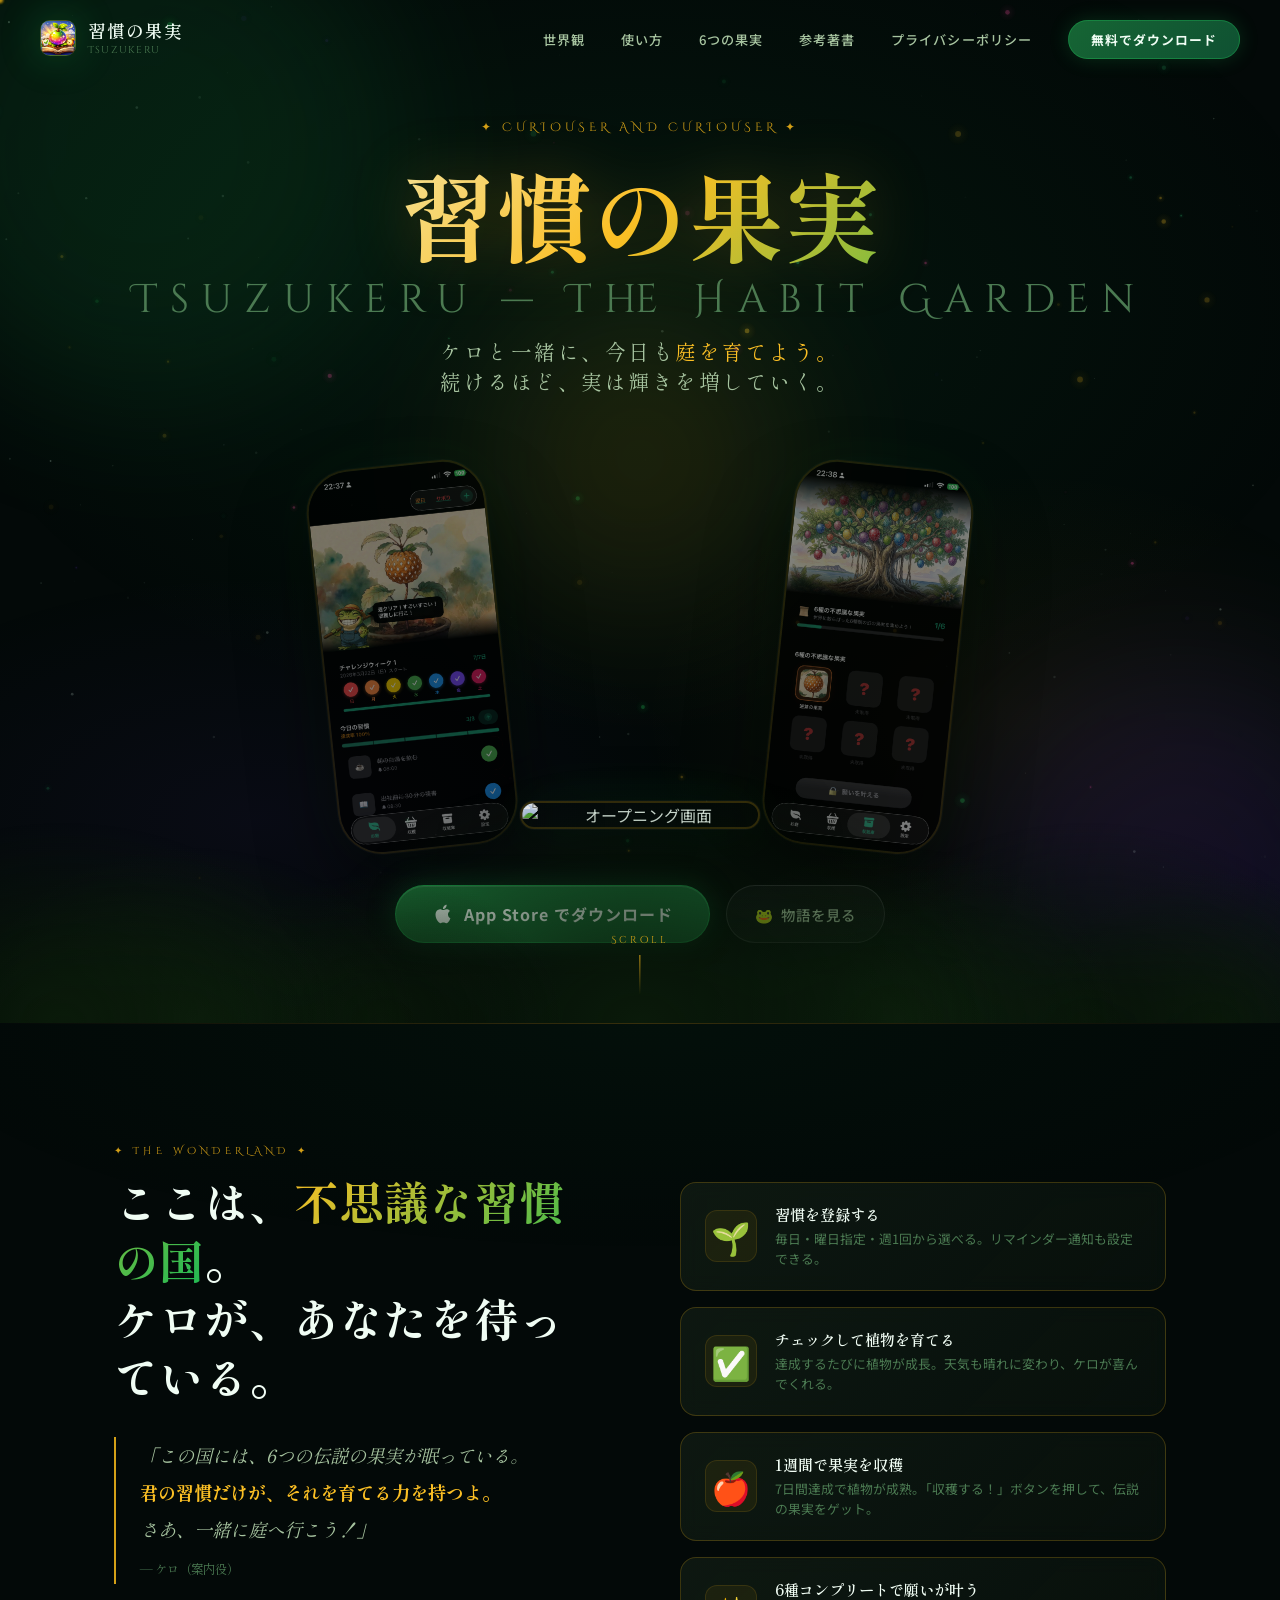
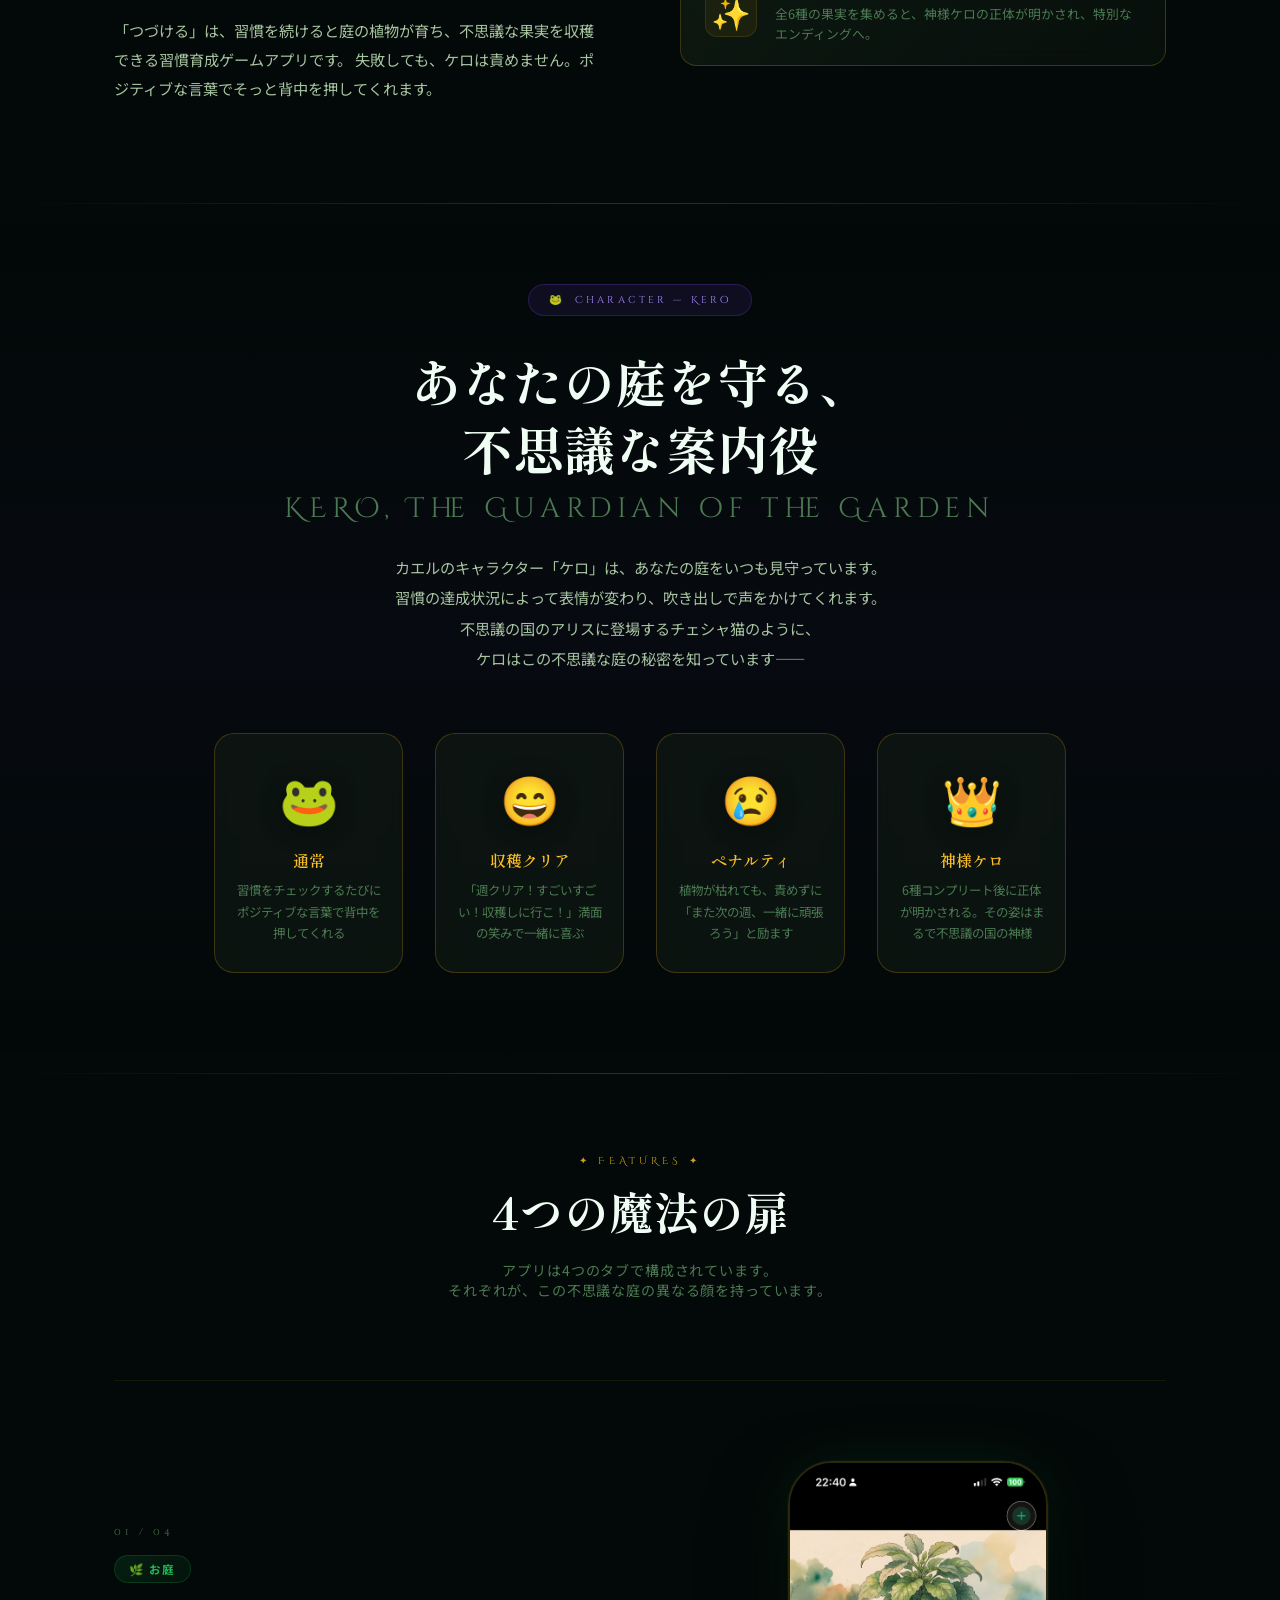
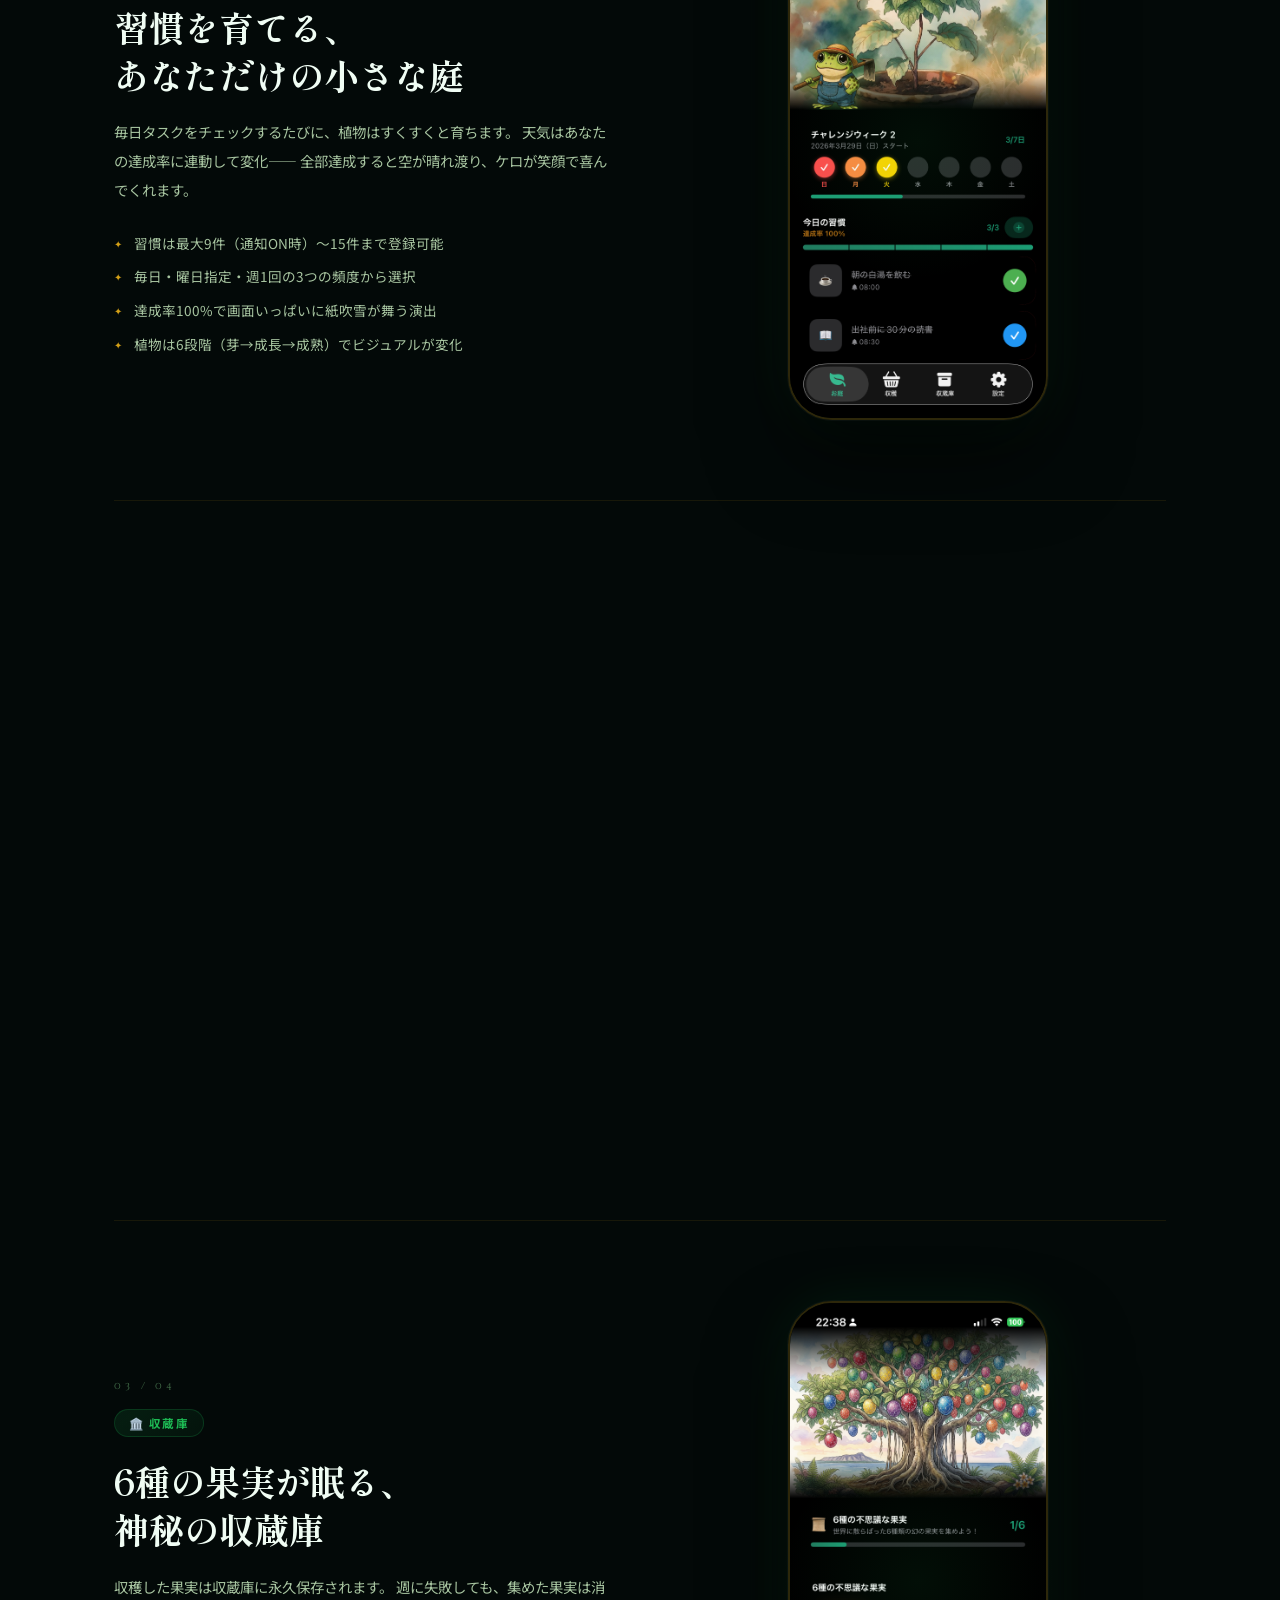
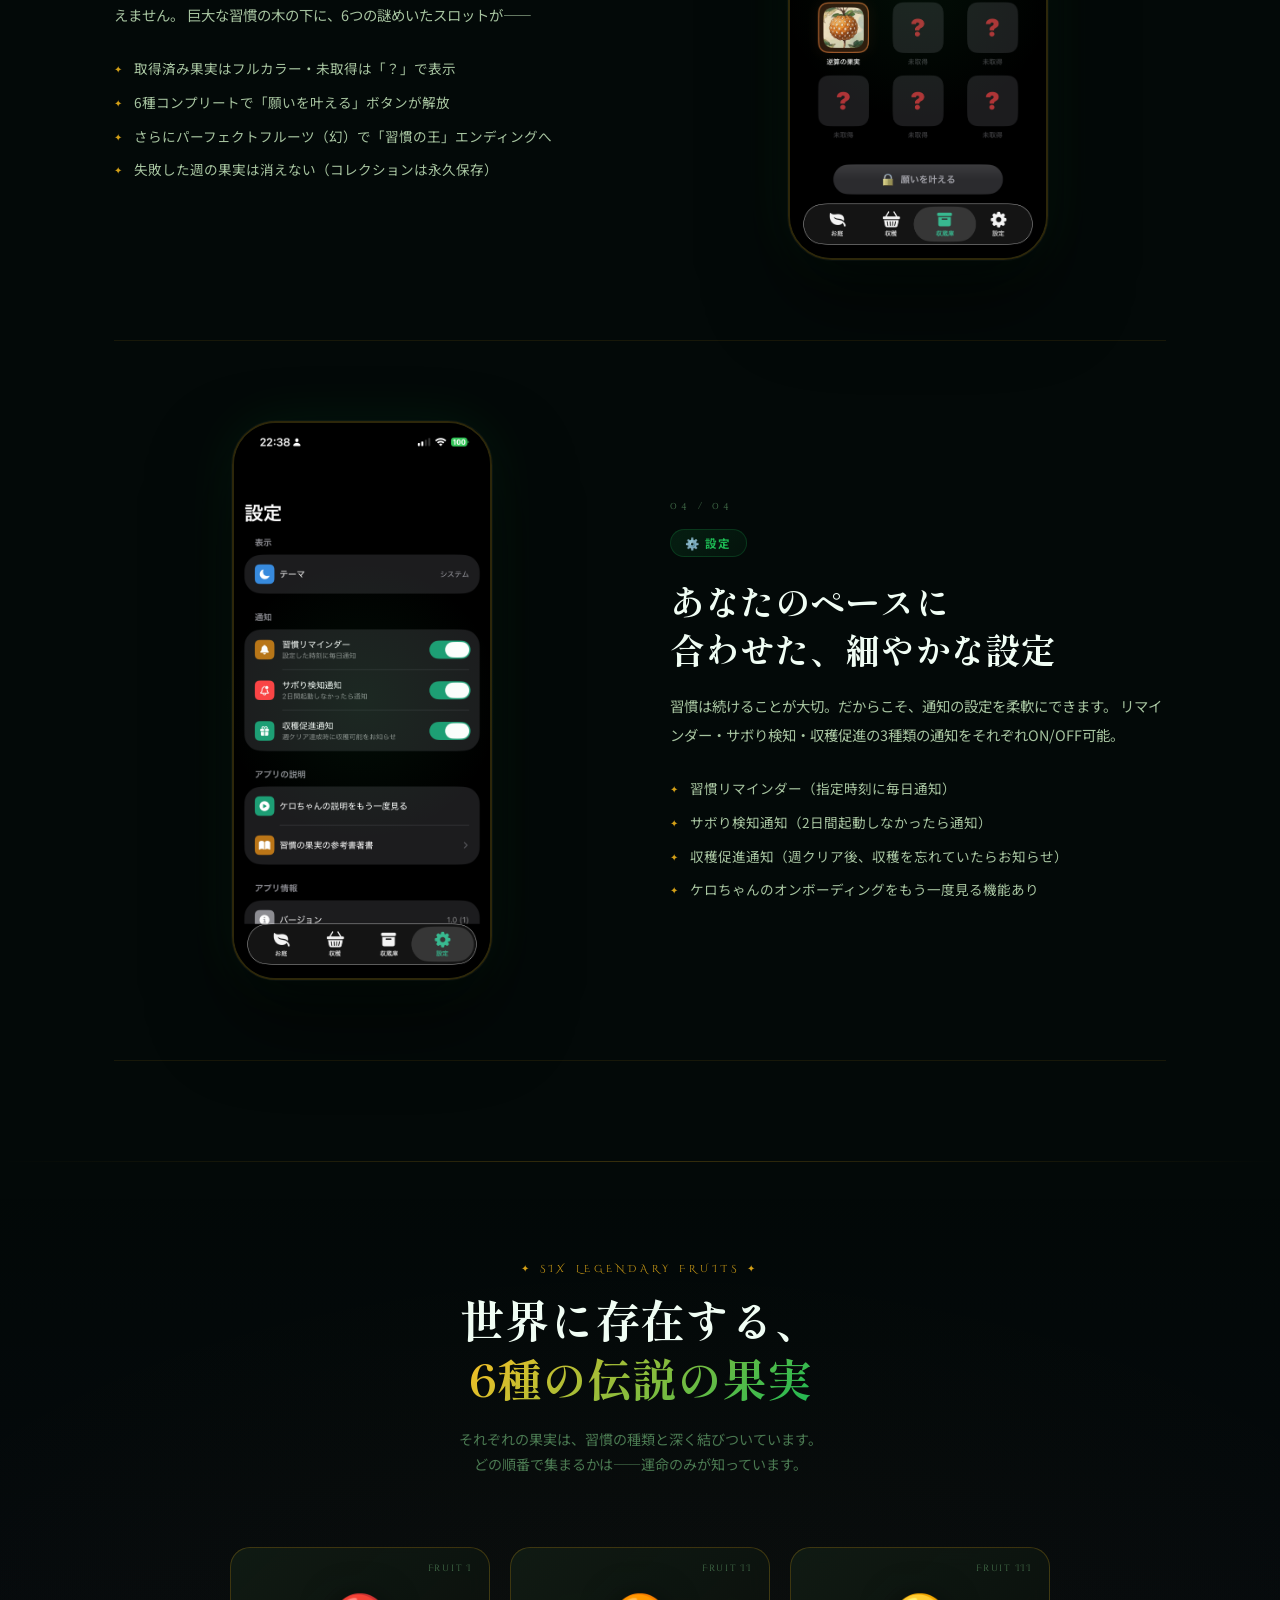
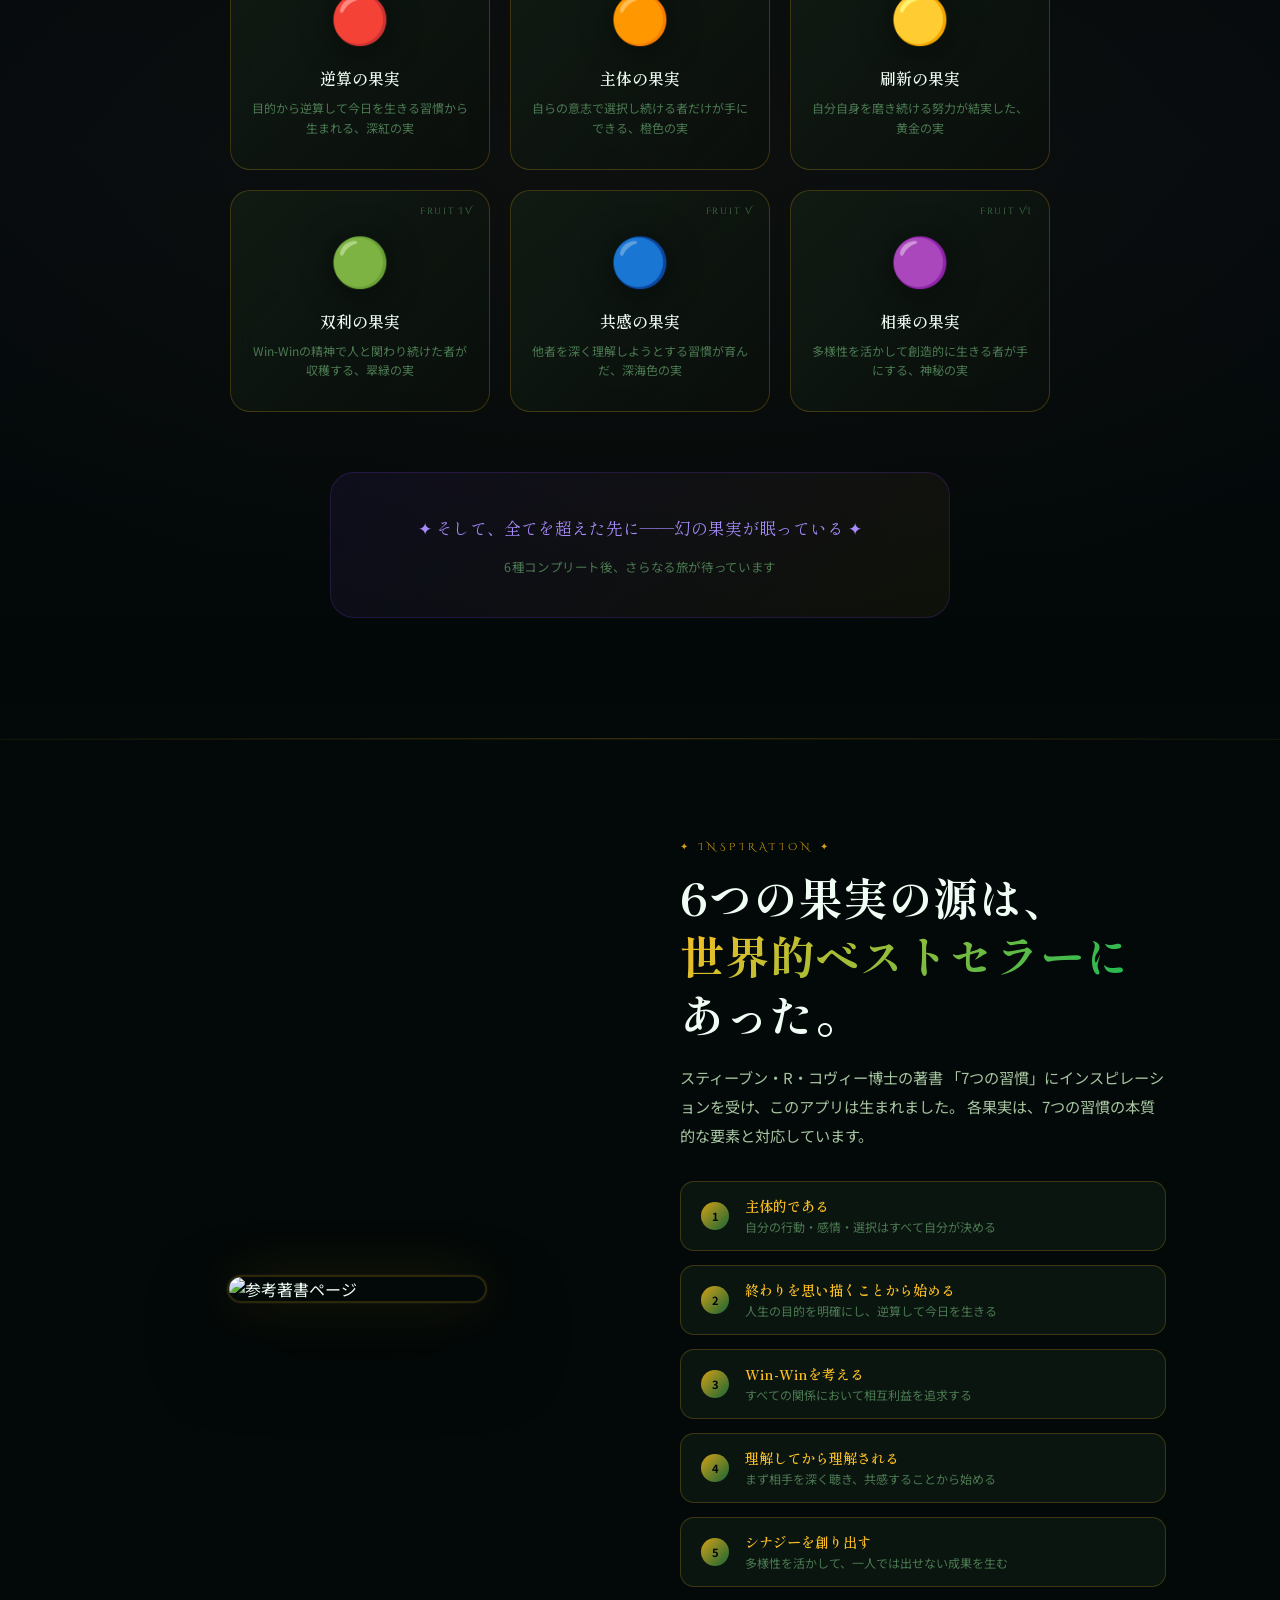
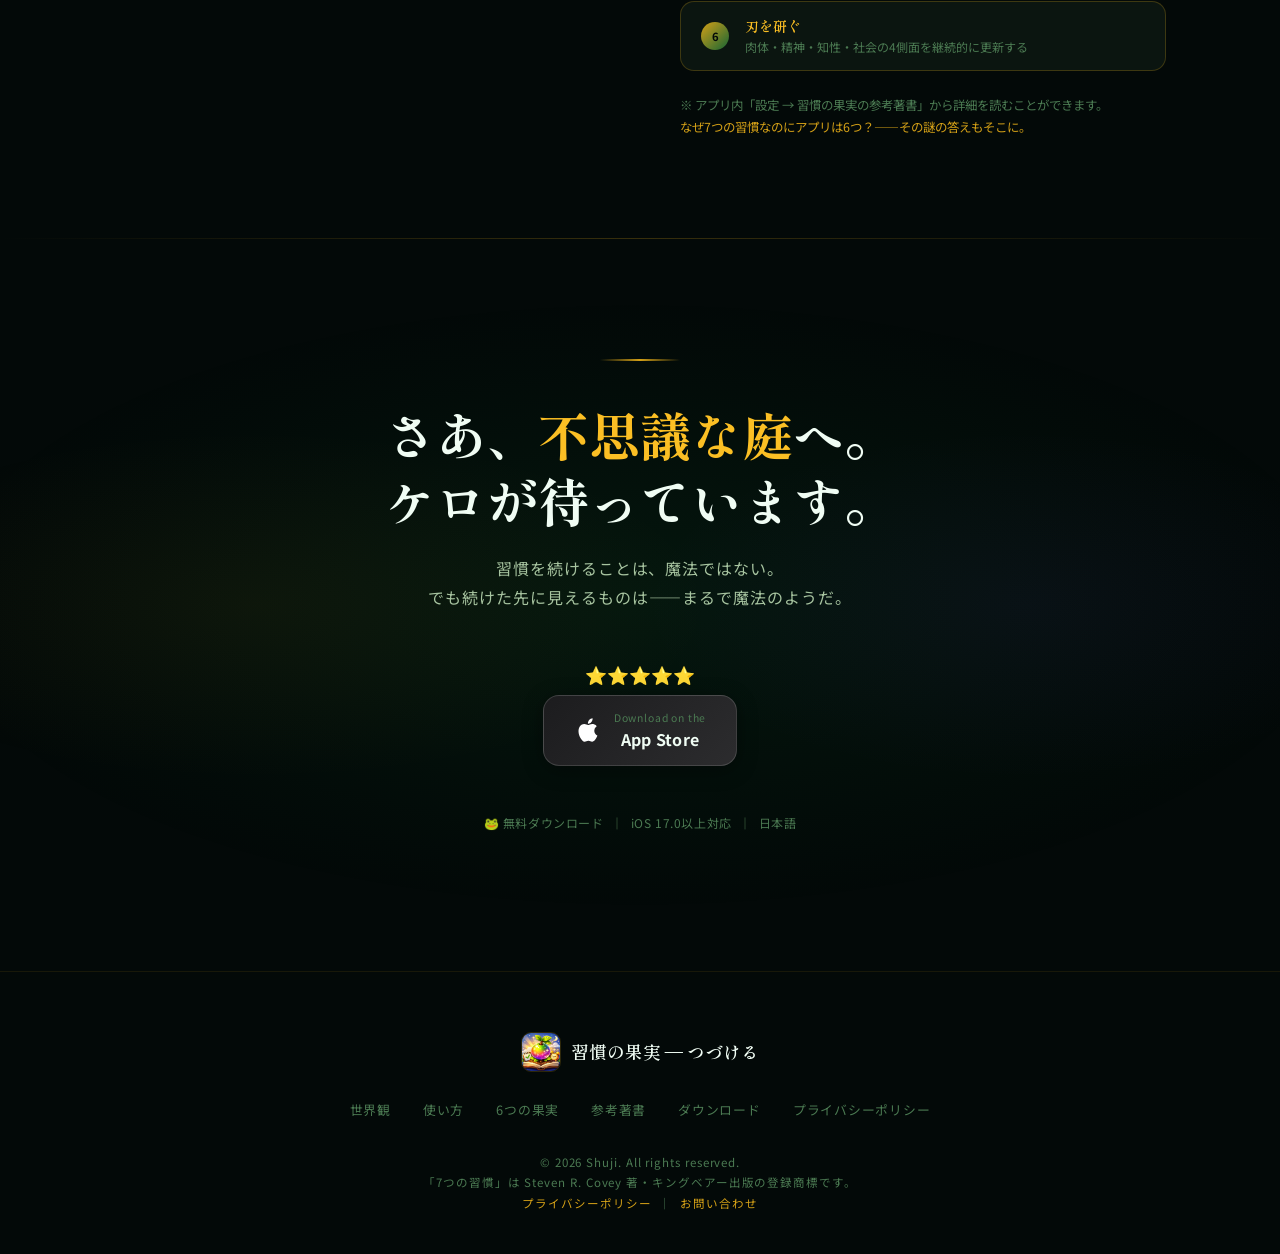
==== index.html @ f6f389de "Add files via upload" ====
<!DOCTYPE html>
<html lang="ja">
<head>
  <meta charset="UTF-8">
  <meta name="viewport" content="width=device-width, initial-scale=1.0">
  <meta name="description" content="つづける — 習慣の果実。カエルのケロと一緒に、小さな庭で習慣を育てる不思議なアプリ。1週間続けると実が育ち、6種の伝説の果実を集める旅が始まる。">
  <meta property="og:title" content="つづける — 習慣の果実">
  <meta property="og:description" content="ケロと一緒に、今日も庭を育てよう。6つの習慣の果実を集める、不思議な習慣育成ゲーム。">
  <meta property="og:type" content="website">
  <meta name="theme-color" content="#030908">
  <meta property="og:image" content="top.png">
  <link rel="icon" type="image/png" href="top.png">
  <link rel="apple-touch-icon" href="top.png">
  <title>つづける — 習慣の果実 | ケロと育てる不思議な庭</title>
  <link rel="stylesheet" href="css/style.css">
</head>
<body>

<!-- ★ 魔法のパーティクルキャンバス -->
<canvas id="magic-canvas"></canvas>

<!-- ============================================================
     NAVIGATION
     ============================================================ -->
<nav class="nav">
  <div class="nav-logo">
    <div class="nav-logo-icon"><img src="top.png" alt="習慣の果実" style="width:100%;height:100%;object-fit:cover;border-radius:8px;"></div>
    <div>
      <div class="nav-logo-text">習慣の果実</div>
      <div class="nav-logo-sub">Tsuzukeru</div>
    </div>
  </div>

  <ul class="nav-links">
    <li><a href="#world">世界観</a></li>
    <li><a href="#features">使い方</a></li>
    <li><a href="#fruits">6つの果実</a></li>
    <li><a href="#book">参考著書</a></li>
    <li><a href="privacy.html">プライバシーポリシー</a></li>
    <li><a href="#download" class="nav-cta">無料でダウンロード</a></li>
  </ul>

  <div class="hamburger" aria-label="メニュー">
    <span></span><span></span><span></span>
  </div>
</nav>

<!-- ============================================================
     HERO
     ============================================================ -->
<section class="hero" id="top">
  <div class="hero-orbs">
    <div class="orb orb-1"></div>
    <div class="orb orb-2"></div>
    <div class="orb orb-3"></div>
  </div>

  <div class="hero-eyebrow">✦ Curiouser and Curiouser ✦</div>

  <h1 class="hero-title">
    <span class="hero-title-main">習慣の果実</span>
    <span class="hero-title-sub">Tsuzukeru — The Habit Garden</span>
  </h1>

  <p class="hero-catch">
    ケロと一緒に、今日も<em>庭を育てよう。</em><br>
    続けるほど、実は輝きを増していく。
  </p>

  <div class="hero-phones">
    <div class="phone-mockup phone-side">
      <img src="screenshots/IMG_6192.PNG" alt="週クリア画面">
    </div>
    <div class="phone-mockup phone-main">
      <img src="screenshots/IMG_6189.PNG" alt="オープニング画面">
    </div>
    <div class="phone-mockup phone-side">
      <img src="screenshots/IMG_6195.PNG" alt="収蔵庫">
    </div>
  </div>

  <div class="hero-actions">
    <a href="#download" class="btn-primary">
      <svg viewBox="0 0 24 24" fill="currentColor"><path d="M18.71 19.5c-.83 1.24-1.71 2.45-3.05 2.47-1.34.03-1.77-.79-3.29-.79-1.53 0-2 .77-3.27.82-1.31.05-2.3-1.32-3.14-2.53C4.25 17 2.94 12.45 4.7 9.39c.87-1.52 2.43-2.48 4.12-2.51 1.28-.02 2.5.87 3.29.87.78 0 2.26-1.07 3.8-.91.65.03 2.47.26 3.64 1.98-.09.06-2.17 1.28-2.15 3.81.03 3.02 2.65 4.03 2.68 4.04-.03.07-.42 1.44-1.38 2.83M13 3.5c.73-.83 1.94-1.46 2.94-1.5.13 1.17-.34 2.35-1.04 3.19-.69.85-1.83 1.51-2.95 1.42-.15-1.15.41-2.35 1.05-3.11z"/></svg>
      App Store でダウンロード
    </a>
    <a href="#world" class="btn-secondary">
      <span>🐸</span> 物語を見る
    </a>
  </div>

  <div class="hero-forest"></div>

  <div class="scroll-hint">
    <span>Scroll</span>
    <div class="scroll-hint-line"></div>
  </div>
</section>

<div class="divider"></div>

<!-- ============================================================
     WORLD / STORY
     ============================================================ -->
<section class="world-section" id="world">
  <div class="section-inner">
    <div class="world-grid">

      <div class="world-text reveal">
        <span class="section-label">✦ The Wonderland ✦</span>
        <h2 class="section-title">
          ここは、<span class="accent">不思議な習慣の国</span>。<br>
          ケロが、あなたを待っている。
        </h2>

        <blockquote class="world-quote">
          「この国には、6つの伝説の果実が眠っている。<br>
          <strong>君の習慣だけが、それを育てる力を持つよ。</strong><br>
          さあ、一緒に庭へ行こう！」<br>
          <small style="font-size:0.78rem;color:var(--text-muted);font-style:normal;">— ケロ（案内役）</small>
        </blockquote>

        <p class="section-body">
          「つづける」は、習慣を続けると庭の植物が育ち、不思議な果実を収穫できる習慣育成ゲームアプリです。
          失敗しても、ケロは責めません。ポジティブな言葉でそっと背中を押してくれます。
        </p>
      </div>

      <div class="world-cards reveal reveal-delay-2">
        <div class="world-card">
          <div class="world-card-icon">🌱</div>
          <div>
            <h3>習慣を登録する</h3>
            <p>毎日・曜日指定・週1回から選べる。リマインダー通知も設定できる。</p>
          </div>
        </div>
        <div class="world-card">
          <div class="world-card-icon">✅</div>
          <div>
            <h3>チェックして植物を育てる</h3>
            <p>達成するたびに植物が成長。天気も晴れに変わり、ケロが喜んでくれる。</p>
          </div>
        </div>
        <div class="world-card">
          <div class="world-card-icon">🍎</div>
          <div>
            <h3>1週間で果実を収穫</h3>
            <p>7日間達成で植物が成熟。「収穫する！」ボタンを押して、伝説の果実をゲット。</p>
          </div>
        </div>
        <div class="world-card">
          <div class="world-card-icon">✨</div>
          <div>
            <h3>6種コンプリートで願いが叶う</h3>
            <p>全6種の果実を集めると、神様ケロの正体が明かされ、特別なエンディングへ。</p>
          </div>
        </div>
      </div>

    </div>
  </div>
</section>

<div class="divider"></div>

<!-- ============================================================
     KERO CHARACTER
     ============================================================ -->
<section class="kero-section" id="kero">
  <div class="kero-inner">
    <div class="kero-badge reveal">
      <span>🐸</span> Character — Kero
    </div>

    <h2 class="kero-title reveal reveal-delay-1">
      あなたの庭を守る、<br>不思議な案内役
      <span style="display:block;font-size:0.55em;font-family:'Cinzel Decorative',cursive;letter-spacing:0.2em;color:var(--text-muted);margin-top:10px;font-weight:400;">KERO, The Guardian of the Garden</span>
    </h2>

    <p class="kero-desc reveal reveal-delay-2">
      カエルのキャラクター「ケロ」は、あなたの庭をいつも見守っています。<br>
      習慣の達成状況によって表情が変わり、吹き出しで声をかけてくれます。<br>
      不思議の国のアリスに登場するチェシャ猫のように、<br>
      ケロはこの不思議な庭の秘密を知っています——
    </p>

    <div class="kero-states">
      <div class="kero-state reveal reveal-delay-1">
        <span class="kero-state-emoji">🐸</span>
        <h3>通常</h3>
        <p>習慣をチェックするたびにポジティブな言葉で背中を押してくれる</p>
      </div>
      <div class="kero-state reveal reveal-delay-2">
        <span class="kero-state-emoji">😄</span>
        <h3>収穫クリア</h3>
        <p>「週クリア！すごいすごい！収穫しに行こ！」満面の笑みで一緒に喜ぶ</p>
      </div>
      <div class="kero-state reveal reveal-delay-3">
        <span class="kero-state-emoji">😢</span>
        <h3>ペナルティ</h3>
        <p>植物が枯れても、責めずに「また次の週、一緒に頑張ろう」と励ます</p>
      </div>
      <div class="kero-state reveal reveal-delay-4">
        <span class="kero-state-emoji">👑</span>
        <h3>神様ケロ</h3>
        <p>6種コンプリート後に正体が明かされる。その姿はまるで不思議の国の神様</p>
      </div>
    </div>
  </div>
</section>

<div class="divider"></div>

<!-- ============================================================
     FEATURES
     ============================================================ -->
<section class="features-section" id="features">
  <div class="section-inner">

    <div class="features-header reveal">
      <span class="section-label">✦ Features ✦</span>
      <h2 class="section-title">4つの魔法の扉</h2>
      <p style="color:var(--text-muted);font-size:0.88rem;letter-spacing:0.06em;">
        アプリは4つのタブで構成されています。<br>
        それぞれが、この不思議な庭の異なる顔を持っています。
      </p>
    </div>

    <!-- ① お庭 -->
    <div class="feature-block">
      <div class="feature-text reveal">
        <span class="feature-number">01 / 04</span>
        <span class="feature-tag">🌿 お庭</span>
        <h3 class="feature-title">
          習慣を育てる、<br>あなただけの小さな庭
        </h3>
        <p class="feature-desc">
          毎日タスクをチェックするたびに、植物はすくすくと育ちます。
          天気はあなたの達成率に連動して変化——
          全部達成すると空が晴れ渡り、ケロが笑顔で喜んでくれます。
        </p>
        <ul class="feature-points">
          <li>習慣は最大9件（通知ON時）〜15件まで登録可能</li>
          <li>毎日・曜日指定・週1回の3つの頻度から選択</li>
          <li>達成率100%で画面いっぱいに紙吹雪が舞う演出</li>
          <li>植物は6段階（芽→成長→成熟）でビジュアルが変化</li>
        </ul>
      </div>
      <div class="feature-phone-wrap reveal reveal-delay-2">
        <img class="feature-phone" src="screenshots/IMG_6199.PNG" alt="お庭画面">
      </div>
    </div>

    <!-- ② 収穫 -->
    <div class="feature-block reverse">
      <div class="feature-text reveal">
        <span class="feature-number">02 / 04</span>
        <span class="feature-tag">🍎 収穫</span>
        <h3 class="feature-title">
          1週間達成で、<br>伝説の果実を手に入れる
        </h3>
        <p class="feature-desc">
          7日間の習慣を達成すると植物が成熟し、収穫のときを迎えます。
          どの果実が手に入るかは、お楽しみ——
          進捗カレンダーで過去の達成記録も確認できます。
        </p>
        <ul class="feature-points">
          <li>1週間達成で「果実を収穫する！」ボタンが出現</li>
          <li>6種の果実はランダム抽選（縮小プール方式で重複しにくい）</li>
          <li>カレンダーにメダル（🎖️）で達成日を記録</li>
          <li>月をまたいでの進捗管理にも対応</li>
        </ul>
      </div>
      <div class="feature-phone-wrap reveal reveal-delay-2">
        <img class="feature-phone" src="screenshots/IMG_6194.PNG" alt="収穫画面">
      </div>
    </div>

    <!-- ③ 収蔵庫 -->
    <div class="feature-block">
      <div class="feature-text reveal">
        <span class="feature-number">03 / 04</span>
        <span class="feature-tag">🏛️ 収蔵庫</span>
        <h3 class="feature-title">
          6種の果実が眠る、<br>神秘の収蔵庫
        </h3>
        <p class="feature-desc">
          収穫した果実は収蔵庫に永久保存されます。
          週に失敗しても、集めた果実は消えません。
          巨大な習慣の木の下に、6つの謎めいたスロットが——
        </p>
        <ul class="feature-points">
          <li>取得済み果実はフルカラー・未取得は「？」で表示</li>
          <li>6種コンプリートで「願いを叶える」ボタンが解放</li>
          <li>さらにパーフェクトフルーツ（幻）で「習慣の王」エンディングへ</li>
          <li>失敗した週の果実は消えない（コレクションは永久保存）</li>
        </ul>
      </div>
      <div class="feature-phone-wrap reveal reveal-delay-2">
        <img class="feature-phone" src="screenshots/IMG_6195.PNG" alt="収蔵庫画面">
      </div>
    </div>

    <!-- ④ 設定 -->
    <div class="feature-block reverse">
      <div class="feature-text reveal">
        <span class="feature-number">04 / 04</span>
        <span class="feature-tag">⚙️ 設定</span>
        <h3 class="feature-title">
          あなたのペースに<br>合わせた、細やかな設定
        </h3>
        <p class="feature-desc">
          習慣は続けることが大切。だからこそ、通知の設定を柔軟にできます。
          リマインダー・サボり検知・収穫促進の3種類の通知をそれぞれON/OFF可能。
        </p>
        <ul class="feature-points">
          <li>習慣リマインダー（指定時刻に毎日通知）</li>
          <li>サボり検知通知（2日間起動しなかったら通知）</li>
          <li>収穫促進通知（週クリア後、収穫を忘れていたらお知らせ）</li>
          <li>ケロちゃんのオンボーディングをもう一度見る機能あり</li>
        </ul>
      </div>
      <div class="feature-phone-wrap reveal reveal-delay-2">
        <img class="feature-phone" src="screenshots/IMG_6196.PNG" alt="設定画面">
      </div>
    </div>

  </div>
</section>

<div class="divider"></div>

<!-- ============================================================
     6 FRUITS
     ============================================================ -->
<section class="fruits-section" id="fruits">
  <div class="section-inner">

    <div class="fruits-header reveal">
      <span class="section-label">✦ Six Legendary Fruits ✦</span>
      <h2 class="section-title">
        世界に存在する、<br><span class="accent">6種の伝説の果実</span>
      </h2>
      <p style="color:var(--text-muted);font-size:0.88rem;line-height:1.8;max-width:500px;margin:0 auto;">
        それぞれの果実は、習慣の種類と深く結びついています。<br>
        どの順番で集まるかは——運命のみが知っています。
      </p>
    </div>

    <div class="fruits-grid">

      <div class="fruit-card reveal"
        style="--fruit-color:rgba(239,68,68,0.08);--fruit-border:rgba(239,68,68,0.4);--fruit-glow:rgba(239,68,68,0.2);">
        <span class="fruit-number">Fruit I</span>
        <span class="fruit-emoji">🔴</span>
        <div class="fruit-name">逆算の果実</div>
        <div class="fruit-hint">目的から逆算して今日を生きる習慣から生まれる、深紅の実</div>
      </div>

      <div class="fruit-card reveal reveal-delay-1"
        style="--fruit-color:rgba(251,146,60,0.08);--fruit-border:rgba(251,146,60,0.4);--fruit-glow:rgba(251,146,60,0.2);">
        <span class="fruit-number">Fruit II</span>
        <span class="fruit-emoji">🟠</span>
        <div class="fruit-name">主体の果実</div>
        <div class="fruit-hint">自らの意志で選択し続ける者だけが手にできる、橙色の実</div>
      </div>

      <div class="fruit-card reveal reveal-delay-2"
        style="--fruit-color:rgba(234,179,8,0.08);--fruit-border:rgba(234,179,8,0.4);--fruit-glow:rgba(234,179,8,0.2);">
        <span class="fruit-number">Fruit III</span>
        <span class="fruit-emoji">🟡</span>
        <div class="fruit-name">刷新の果実</div>
        <div class="fruit-hint">自分自身を磨き続ける努力が結実した、黄金の実</div>
      </div>

      <div class="fruit-card reveal reveal-delay-1"
        style="--fruit-color:rgba(34,197,94,0.08);--fruit-border:rgba(34,197,94,0.4);--fruit-glow:rgba(34,197,94,0.2);">
        <span class="fruit-number">Fruit IV</span>
        <span class="fruit-emoji">🟢</span>
        <div class="fruit-name">双利の果実</div>
        <div class="fruit-hint">Win-Winの精神で人と関わり続けた者が収穫する、翠緑の実</div>
      </div>

      <div class="fruit-card reveal reveal-delay-2"
        style="--fruit-color:rgba(59,130,246,0.08);--fruit-border:rgba(59,130,246,0.4);--fruit-glow:rgba(59,130,246,0.2);">
        <span class="fruit-number">Fruit V</span>
        <span class="fruit-emoji">🔵</span>
        <div class="fruit-name">共感の果実</div>
        <div class="fruit-hint">他者を深く理解しようとする習慣が育んだ、深海色の実</div>
      </div>

      <div class="fruit-card reveal reveal-delay-3"
        style="--fruit-color:rgba(168,85,247,0.08);--fruit-border:rgba(168,85,247,0.4);--fruit-glow:rgba(168,85,247,0.2);">
        <span class="fruit-number">Fruit VI</span>
        <span class="fruit-emoji">🟣</span>
        <div class="fruit-name">相乗の果実</div>
        <div class="fruit-hint">多様性を活かして創造的に生きる者が手にする、神秘の実</div>
      </div>

    </div>

    <div class="fruits-mystery reveal">
      <p>✦ そして、全てを超えた先に——幻の果実が眠っている ✦</p>
      <small>6種コンプリート後、さらなる旅が待っています</small>
    </div>

  </div>
</section>

<div class="divider"></div>

<!-- ============================================================
     BOOK / INSPIRATION
     ============================================================ -->
<section class="book-section" id="book">
  <div class="section-inner">
    <div class="book-grid">

      <div class="book-visual reveal">
        <img class="book-phone" src="screenshots/IMG_6198.PNG" alt="参考著書ページ">
      </div>

      <div class="book-text reveal reveal-delay-2">
        <span class="section-label">✦ Inspiration ✦</span>
        <h2 class="section-title">
          6つの果実の源は、<br><span class="accent">世界的ベストセラーに</span>あった。
        </h2>
        <p class="section-body" style="margin-bottom:32px;">
          スティーブン・R・コヴィー博士の著書
          「7つの習慣」にインスピレーションを受け、このアプリは生まれました。
          各果実は、7つの習慣の本質的な要素と対応しています。
        </p>

        <div class="habits-list">
          <div class="habit-item">
            <div class="habit-num">1</div>
            <div>
              <h4>主体的である</h4>
              <p>自分の行動・感情・選択はすべて自分が決める</p>
            </div>
          </div>
          <div class="habit-item">
            <div class="habit-num">2</div>
            <div>
              <h4>終わりを思い描くことから始める</h4>
              <p>人生の目的を明確にし、逆算して今日を生きる</p>
            </div>
          </div>
          <div class="habit-item">
            <div class="habit-num">3</div>
            <div>
              <h4>Win-Winを考える</h4>
              <p>すべての関係において相互利益を追求する</p>
            </div>
          </div>
          <div class="habit-item">
            <div class="habit-num">4</div>
            <div>
              <h4>理解してから理解される</h4>
              <p>まず相手を深く聴き、共感することから始める</p>
            </div>
          </div>
          <div class="habit-item">
            <div class="habit-num">5</div>
            <div>
              <h4>シナジーを創り出す</h4>
              <p>多様性を活かして、一人では出せない成果を生む</p>
            </div>
          </div>
          <div class="habit-item">
            <div class="habit-num">6</div>
            <div>
              <h4>刃を研ぐ</h4>
              <p>肉体・精神・知性・社会の4側面を継続的に更新する</p>
            </div>
          </div>
        </div>

        <p style="margin-top:24px;font-size:0.78rem;color:var(--text-muted);line-height:1.7;">
          ※ アプリ内「設定 → 習慣の果実の参考著書」から詳細を読むことができます。<br>
          <em style="color:var(--gold);font-style:normal;">なぜ7つの習慣なのにアプリは6つ？——その謎の答えもそこに。</em>
        </p>
      </div>

    </div>
  </div>
</section>

<div class="divider"></div>

<!-- ============================================================
     DOWNLOAD CTA
     ============================================================ -->
<section class="cta-section" id="download">
  <div class="section-inner" style="position:relative;z-index:1;">

    <div class="cta-magic-line reveal"></div>

    <h2 class="cta-title reveal reveal-delay-1">
      さあ、<em style="color:var(--gold-light);font-style:normal;">不思議な庭</em>へ。<br>
      ケロが待っています。
    </h2>

    <p class="cta-sub reveal reveal-delay-2">
      習慣を続けることは、魔法ではない。<br>
      でも続けた先に見えるものは——まるで魔法のようだ。
    </p>

    <div class="cta-stars reveal reveal-delay-3">
      ⭐⭐⭐⭐⭐
    </div>

    <div class="cta-buttons reveal reveal-delay-3">
      <a href="#" class="appstore-btn">
        <svg viewBox="0 0 24 24" fill="white"><path d="M18.71 19.5c-.83 1.24-1.71 2.45-3.05 2.47-1.34.03-1.77-.79-3.29-.79-1.53 0-2 .77-3.27.82-1.31.05-2.3-1.32-3.14-2.53C4.25 17 2.94 12.45 4.7 9.39c.87-1.52 2.43-2.48 4.12-2.51 1.28-.02 2.5.87 3.29.87.78 0 2.26-1.07 3.8-.91.65.03 2.47.26 3.64 1.98-.09.06-2.17 1.28-2.15 3.81.03 3.02 2.65 4.03 2.68 4.04-.03.07-.42 1.44-1.38 2.83M13 3.5c.73-.83 1.94-1.46 2.94-1.5.13 1.17-.34 2.35-1.04 3.19-.69.85-1.83 1.51-2.95 1.42-.15-1.15.41-2.35 1.05-3.11z"/></svg>
        <div class="appstore-btn-text">
          <small>Download on the</small>
          <strong>App Store</strong>
        </div>
      </a>
    </div>

    <p class="cta-note reveal reveal-delay-4">
      🐸 無料ダウンロード &nbsp;｜&nbsp; iOS 17.0以上対応 &nbsp;｜&nbsp; 日本語
    </p>

  </div>
</section>

<!-- ============================================================
     FOOTER
     ============================================================ -->
<footer>
  <div class="footer-inner">
    <div class="footer-logo">
      <img src="top.png" alt="習慣の果実" style="width:40px;height:40px;object-fit:cover;border-radius:10px;border:1px solid rgba(212,160,23,0.2);">
      <div class="footer-logo-text">習慣の果実 — つづける</div>
    </div>

    <ul class="footer-links">
      <li><a href="#world">世界観</a></li>
      <li><a href="#features">使い方</a></li>
      <li><a href="#fruits">6つの果実</a></li>
      <li><a href="#book">参考著書</a></li>
      <li><a href="#download">ダウンロード</a></li>
      <li><a href="privacy.html">プライバシーポリシー</a></li>
    </ul>

    <p class="footer-copy">
      © 2026 Shuji. All rights reserved.<br>
      「7つの習慣」は Steven R. Covey 著・キングベアー出版の登録商標です。<br>
      <a href="privacy.html">プライバシーポリシー</a>
      &nbsp;｜&nbsp;
      <a href="mailto:support@keepgo.app">お問い合わせ</a>
    </p>
  </div>
</footer>

<script src="js/main.js"></script>
</body>
</html>
---- css/style.css ----
/* ============================================================
   つづける — 習慣の果実  Official Website Stylesheet
   世界観: 不思議の国のアリス × 日本の魔法の庭
   ============================================================ */

@import url('https://fonts.googleapis.com/css2?family=Cinzel+Decorative:wght@400;700&family=Noto+Sans+JP:wght@300;400;500;700&family=Noto+Serif+JP:wght@300;400;600;700&family=Shippori+Mincho:wght@400;600;700&display=swap');

/* ── CSS Variables ── */
:root {
  --bg-deepest:   #030908;
  --bg-dark:      #070f0a;
  --bg-mid:       #0d1a10;
  --bg-card:      #111c14;
  --forest-green: #1a3320;
  --emerald:      #1db954;
  --emerald-dim:  #166534;
  --gold:         #d4a017;
  --gold-light:   #fbbf24;
  --gold-pale:    #fef3c7;
  --purple:       #7c3aed;
  --purple-light: #a78bfa;
  --purple-pale:  #ede9fe;
  --pink:         #ec4899;
  --pink-light:   #f9a8d4;
  --teal:         #0d9488;
  --text-primary: #f0fdf4;
  --text-dim:     #a7c4a0;
  --text-muted:   #4b7a52;
  --border-magic: rgba(212, 160, 23, 0.25);
  --glow-green:   0 0 40px rgba(29, 185, 84, 0.3);
  --glow-gold:    0 0 40px rgba(212, 160, 23, 0.4);
  --glow-purple:  0 0 40px rgba(124, 58, 237, 0.4);
}

/* ── Reset & Base ── */
*, *::before, *::after { box-sizing: border-box; margin: 0; padding: 0; }

html {
  scroll-behavior: smooth;
  font-size: 16px;
}

body {
  font-family: 'Noto Sans JP', sans-serif;
  background-color: var(--bg-deepest);
  color: var(--text-primary);
  overflow-x: hidden;
  cursor: default;
}

::selection {
  background: rgba(212, 160, 23, 0.3);
  color: var(--gold-pale);
}

img { max-width: 100%; display: block; }
a { text-decoration: none; color: inherit; }

/* ── Scrollbar ── */
::-webkit-scrollbar { width: 6px; }
::-webkit-scrollbar-track { background: var(--bg-deepest); }
::-webkit-scrollbar-thumb {
  background: linear-gradient(180deg, var(--gold), var(--emerald));
  border-radius: 3px;
}

/* ============================================================
   MAGICAL PARTICLES CANVAS
   ============================================================ */
#magic-canvas {
  position: fixed;
  top: 0; left: 0;
  width: 100%; height: 100%;
  pointer-events: none;
  z-index: 0;
  opacity: 0.6;
}

/* ============================================================
   NAVIGATION
   ============================================================ */
.nav {
  position: fixed;
  top: 0; left: 0; right: 0;
  z-index: 1000;
  padding: 18px 40px;
  display: flex;
  align-items: center;
  justify-content: space-between;
  transition: all 0.4s ease;
}

.nav.scrolled {
  background: rgba(3, 9, 8, 0.92);
  backdrop-filter: blur(20px);
  -webkit-backdrop-filter: blur(20px);
  border-bottom: 1px solid var(--border-magic);
  padding: 12px 40px;
}

.nav-logo {
  display: flex;
  align-items: center;
  gap: 12px;
}

.nav-logo-icon {
  width: 36px;
  height: 36px;
  background: linear-gradient(135deg, var(--emerald-dim), var(--forest-green));
  border-radius: 10px;
  border: 1px solid var(--border-magic);
  display: flex;
  align-items: center;
  justify-content: center;
  font-size: 20px;
  box-shadow: var(--glow-green);
}

.nav-logo-text {
  font-family: 'Shippori Mincho', serif;
  font-size: 1.1rem;
  font-weight: 600;
  color: var(--text-primary);
  letter-spacing: 0.05em;
}

.nav-logo-sub {
  font-size: 0.65rem;
  color: var(--text-muted);
  letter-spacing: 0.12em;
  font-family: 'Cinzel Decorative', cursive;
}

.nav-links {
  display: flex;
  align-items: center;
  gap: 36px;
  list-style: none;
}

.nav-links a {
  font-size: 0.82rem;
  font-weight: 500;
  color: var(--text-dim);
  letter-spacing: 0.08em;
  transition: color 0.3s;
  position: relative;
}

.nav-links a::after {
  content: '';
  position: absolute;
  bottom: -3px;
  left: 0; right: 0;
  height: 1px;
  background: linear-gradient(90deg, var(--gold), var(--emerald));
  transform: scaleX(0);
  transition: transform 0.3s ease;
}

.nav-links a:hover { color: var(--gold-light); }
.nav-links a:hover::after { transform: scaleX(1); }

.nav-cta {
  background: linear-gradient(135deg, var(--emerald-dim), #0f5132);
  border: 1px solid rgba(29, 185, 84, 0.4);
  color: var(--text-primary) !important;
  padding: 9px 22px;
  border-radius: 100px;
  font-size: 0.8rem !important;
  font-weight: 700 !important;
  letter-spacing: 0.06em;
  transition: all 0.3s ease !important;
  box-shadow: 0 0 20px rgba(29, 185, 84, 0.2);
}

.nav-cta::after { display: none !important; }

.nav-cta:hover {
  background: linear-gradient(135deg, var(--emerald), #1a7a4a) !important;
  box-shadow: 0 0 35px rgba(29, 185, 84, 0.5) !important;
  transform: translateY(-1px);
  color: #fff !important;
}

.hamburger {
  display: none;
  flex-direction: column;
  gap: 5px;
  cursor: pointer;
  padding: 4px;
}

.hamburger span {
  display: block;
  width: 24px;
  height: 2px;
  background: var(--text-dim);
  border-radius: 2px;
  transition: all 0.3s;
}

/* ============================================================
   HERO
   ============================================================ */
.hero {
  position: relative;
  min-height: 100vh;
  display: flex;
  flex-direction: column;
  align-items: center;
  justify-content: center;
  text-align: center;
  padding: 120px 24px 80px;
  overflow: hidden;
  z-index: 1;
}

/* 背景グラデーション層 */
.hero::before {
  content: '';
  position: absolute;
  inset: 0;
  background:
    radial-gradient(ellipse 80% 60% at 50% 30%, rgba(29, 185, 84, 0.08) 0%, transparent 70%),
    radial-gradient(ellipse 60% 40% at 20% 80%, rgba(124, 58, 237, 0.06) 0%, transparent 60%),
    radial-gradient(ellipse 50% 40% at 80% 70%, rgba(212, 160, 23, 0.06) 0%, transparent 60%);
  pointer-events: none;
}

/* 森のシルエット */
.hero-forest {
  position: absolute;
  bottom: 0; left: 0; right: 0;
  height: 35%;
  background:
    radial-gradient(ellipse 30% 80% at 5% 100%, #0a1a0a 0%, transparent 70%),
    radial-gradient(ellipse 25% 70% at 15% 100%, #0c1f0c 0%, transparent 70%),
    radial-gradient(ellipse 20% 60% at 30% 100%, #081508 0%, transparent 70%),
    radial-gradient(ellipse 35% 90% at 50% 100%, #0a1a0a 0%, transparent 80%),
    radial-gradient(ellipse 25% 70% at 70% 100%, #0c1f0c 0%, transparent 70%),
    radial-gradient(ellipse 30% 80% at 85% 100%, #081508 0%, transparent 70%),
    radial-gradient(ellipse 20% 60% at 95% 100%, #0a1a0a 0%, transparent 70%);
  pointer-events: none;
}

.hero-eyebrow {
  font-family: 'Cinzel Decorative', cursive;
  font-size: 0.72rem;
  letter-spacing: 0.35em;
  color: var(--gold);
  text-transform: uppercase;
  margin-bottom: 24px;
  opacity: 0;
  animation: fadeUp 0.8s ease 0.3s forwards;
}

.hero-title {
  font-family: 'Shippori Mincho', serif;
  font-size: clamp(2.8rem, 8vw, 6rem);
  font-weight: 700;
  line-height: 1.15;
  margin-bottom: 12px;
  opacity: 0;
  animation: fadeUp 0.8s ease 0.5s forwards;
}

.hero-title-main {
  display: block;
  background: linear-gradient(135deg, #f0fdf4 0%, var(--gold-light) 50%, var(--emerald) 100%);
  -webkit-background-clip: text;
  -webkit-text-fill-color: transparent;
  background-clip: text;
  filter: drop-shadow(0 0 30px rgba(212, 160, 23, 0.3));
}

.hero-title-sub {
  display: block;
  font-size: 0.42em;
  font-family: 'Cinzel Decorative', cursive;
  letter-spacing: 0.3em;
  color: var(--text-muted);
  -webkit-text-fill-color: var(--text-muted);
  margin-top: 8px;
  font-weight: 400;
}

.hero-catch {
  font-family: 'Shippori Mincho', serif;
  font-size: clamp(1rem, 2.5vw, 1.3rem);
  font-weight: 400;
  color: var(--text-dim);
  letter-spacing: 0.12em;
  margin-bottom: 48px;
  opacity: 0;
  animation: fadeUp 0.8s ease 0.7s forwards;
}

.hero-catch em {
  font-style: normal;
  color: var(--gold-light);
}

/* Mockup phones */
.hero-phones {
  position: relative;
  display: flex;
  align-items: flex-end;
  justify-content: center;
  gap: 20px;
  margin-bottom: 56px;
  opacity: 0;
  animation: fadeUp 1s ease 0.9s forwards;
}

.phone-mockup {
  position: relative;
  border-radius: 44px;
  overflow: hidden;
  border: 2px solid rgba(212, 160, 23, 0.25);
  box-shadow:
    0 0 0 1px rgba(255,255,255,0.04),
    0 40px 80px rgba(0,0,0,0.7),
    0 0 60px rgba(29, 185, 84, 0.12);
  transition: transform 0.4s ease, box-shadow 0.4s ease;
}

.phone-mockup:hover {
  transform: translateY(-8px) scale(1.02);
  box-shadow:
    0 0 0 1px rgba(255,255,255,0.06),
    0 60px 100px rgba(0,0,0,0.8),
    0 0 80px rgba(212, 160, 23, 0.2);
}

.phone-main {
  width: min(240px, 48vw);
  z-index: 3;
}

.phone-side {
  width: min(180px, 36vw);
  opacity: 0.7;
  filter: brightness(0.7);
}

.phone-side:first-child {
  transform: rotate(-6deg) translateY(20px);
}

.phone-side:last-child {
  transform: rotate(6deg) translateY(20px);
}

.phone-mockup img {
  width: 100%;
  display: block;
}

/* ── 下部オーブ光 ── */
.hero-orbs {
  position: absolute;
  inset: 0;
  pointer-events: none;
}

.orb {
  position: absolute;
  border-radius: 50%;
  filter: blur(80px);
  opacity: 0.12;
}

.orb-1 {
  width: 500px; height: 500px;
  background: var(--emerald);
  top: -100px; left: -100px;
  animation: orbFloat1 12s ease-in-out infinite;
}

.orb-2 {
  width: 400px; height: 400px;
  background: var(--purple);
  bottom: -50px; right: -100px;
  animation: orbFloat2 15s ease-in-out infinite;
}

.orb-3 {
  width: 300px; height: 300px;
  background: var(--gold);
  top: 30%; left: 50%;
  transform: translateX(-50%);
  animation: orbFloat3 10s ease-in-out infinite;
}

/* Hero CTA */
.hero-actions {
  display: flex;
  flex-wrap: wrap;
  gap: 16px;
  justify-content: center;
  opacity: 0;
  animation: fadeUp 0.8s ease 1.1s forwards;
}

.btn-primary {
  display: inline-flex;
  align-items: center;
  gap: 10px;
  background: linear-gradient(135deg, #1a6b35, var(--emerald-dim));
  border: 1px solid rgba(29, 185, 84, 0.5);
  color: var(--text-primary);
  padding: 16px 36px;
  border-radius: 100px;
  font-size: 1rem;
  font-weight: 700;
  letter-spacing: 0.06em;
  font-family: 'Noto Sans JP', sans-serif;
  cursor: pointer;
  transition: all 0.3s ease;
  box-shadow: 0 0 30px rgba(29, 185, 84, 0.25), inset 0 1px 0 rgba(255,255,255,0.1);
}

.btn-primary:hover {
  background: linear-gradient(135deg, var(--emerald), #1a7a4a);
  box-shadow: 0 0 50px rgba(29, 185, 84, 0.5), inset 0 1px 0 rgba(255,255,255,0.15);
  transform: translateY(-3px);
}

.btn-primary svg { width: 22px; height: 22px; }

.btn-secondary {
  display: inline-flex;
  align-items: center;
  gap: 8px;
  background: rgba(255,255,255,0.04);
  border: 1px solid rgba(255,255,255,0.12);
  color: var(--text-dim);
  padding: 16px 28px;
  border-radius: 100px;
  font-size: 0.9rem;
  font-weight: 500;
  letter-spacing: 0.06em;
  cursor: pointer;
  transition: all 0.3s ease;
}

.btn-secondary:hover {
  background: rgba(255,255,255,0.08);
  border-color: rgba(255,255,255,0.2);
  color: var(--text-primary);
  transform: translateY(-2px);
}

/* scroll hint */
.scroll-hint {
  position: absolute;
  bottom: 28px;
  left: 50%;
  transform: translateX(-50%);
  display: flex;
  flex-direction: column;
  align-items: center;
  gap: 8px;
  opacity: 0.4;
  animation: fadeIn 1s ease 2s forwards;
}

.scroll-hint span {
  font-family: 'Cinzel Decorative', cursive;
  font-size: 0.6rem;
  letter-spacing: 0.3em;
  color: var(--gold);
}

.scroll-hint-line {
  width: 1px;
  height: 40px;
  background: linear-gradient(180deg, var(--gold), transparent);
  animation: scrollLine 2s ease-in-out infinite;
}

/* ============================================================
   SECTION COMMONS
   ============================================================ */
section { position: relative; z-index: 1; }

.section-inner {
  max-width: 1100px;
  margin: 0 auto;
  padding: 0 24px;
}

.section-label {
  font-family: 'Cinzel Decorative', cursive;
  font-size: 0.65rem;
  letter-spacing: 0.4em;
  color: var(--gold);
  text-transform: uppercase;
  display: block;
  margin-bottom: 14px;
}

.section-title {
  font-family: 'Shippori Mincho', serif;
  font-size: clamp(1.8rem, 4vw, 2.8rem);
  font-weight: 700;
  line-height: 1.3;
  color: var(--text-primary);
  margin-bottom: 20px;
}

.section-title .accent {
  background: linear-gradient(135deg, var(--gold-light), var(--emerald));
  -webkit-background-clip: text;
  -webkit-text-fill-color: transparent;
  background-clip: text;
}

.section-body {
  font-size: 0.95rem;
  line-height: 1.9;
  color: var(--text-dim);
  max-width: 540px;
}

/* 装飾区切り線 */
.divider {
  width: 100%;
  height: 1px;
  background: linear-gradient(90deg, transparent, var(--border-magic), transparent);
  margin: 0;
}

/* Reveal animation */
.reveal {
  opacity: 0;
  transform: translateY(40px);
  transition: opacity 0.8s ease, transform 0.8s ease;
}

.reveal.visible {
  opacity: 1;
  transform: translateY(0);
}

.reveal-delay-1 { transition-delay: 0.1s; }
.reveal-delay-2 { transition-delay: 0.2s; }
.reveal-delay-3 { transition-delay: 0.3s; }
.reveal-delay-4 { transition-delay: 0.4s; }
.reveal-delay-5 { transition-delay: 0.5s; }

/* ============================================================
   WORLD / STORY SECTION
   ============================================================ */
.world-section {
  padding: 120px 0 100px;
  background:
    radial-gradient(ellipse 100% 50% at 50% 0%, rgba(29, 185, 84, 0.04) 0%, transparent 60%);
}

.world-grid {
  display: grid;
  grid-template-columns: 1fr 1fr;
  gap: 80px;
  align-items: center;
}

.world-text { }

.world-quote {
  font-family: 'Shippori Mincho', serif;
  font-size: 1.15rem;
  line-height: 2;
  color: var(--text-dim);
  border-left: 2px solid var(--gold);
  padding-left: 24px;
  margin: 32px 0;
  font-style: italic;
}

.world-quote strong {
  color: var(--gold-light);
  font-style: normal;
}

.world-cards {
  display: flex;
  flex-direction: column;
  gap: 16px;
}

.world-card {
  background: linear-gradient(135deg, rgba(17, 28, 20, 0.8), rgba(10, 20, 14, 0.6));
  border: 1px solid var(--border-magic);
  border-radius: 16px;
  padding: 20px 24px;
  display: flex;
  align-items: center;
  gap: 18px;
  backdrop-filter: blur(10px);
  transition: all 0.3s ease;
}

.world-card:hover {
  border-color: rgba(212, 160, 23, 0.45);
  transform: translateX(6px);
  box-shadow: var(--glow-gold);
}

.world-card-icon {
  font-size: 2rem;
  flex-shrink: 0;
  width: 52px;
  height: 52px;
  display: flex;
  align-items: center;
  justify-content: center;
  background: rgba(212, 160, 23, 0.08);
  border-radius: 12px;
  border: 1px solid rgba(212, 160, 23, 0.15);
}

.world-card h3 {
  font-family: 'Shippori Mincho', serif;
  font-size: 0.95rem;
  font-weight: 600;
  color: var(--text-primary);
  margin-bottom: 4px;
}

.world-card p {
  font-size: 0.8rem;
  line-height: 1.6;
  color: var(--text-muted);
}

/* ============================================================
   KERO CHARACTER SECTION
   ============================================================ */
.kero-section {
  padding: 80px 0 100px;
  background: linear-gradient(180deg, transparent, rgba(124, 58, 237, 0.04), transparent);
}

.kero-inner {
  max-width: 900px;
  margin: 0 auto;
  padding: 0 24px;
  text-align: center;
}

.kero-badge {
  display: inline-flex;
  align-items: center;
  gap: 10px;
  background: rgba(124, 58, 237, 0.1);
  border: 1px solid rgba(124, 58, 237, 0.25);
  border-radius: 100px;
  padding: 8px 20px;
  margin-bottom: 32px;
  font-family: 'Cinzel Decorative', cursive;
  font-size: 0.65rem;
  letter-spacing: 0.3em;
  color: var(--purple-light);
}

.kero-title {
  font-family: 'Shippori Mincho', serif;
  font-size: clamp(2rem, 5vw, 3.2rem);
  font-weight: 700;
  margin-bottom: 24px;
  line-height: 1.3;
}

.kero-desc {
  font-size: 0.95rem;
  line-height: 2;
  color: var(--text-dim);
  margin-bottom: 60px;
  max-width: 600px;
  margin-left: auto;
  margin-right: auto;
}

.kero-states {
  display: flex;
  justify-content: center;
  gap: 32px;
  flex-wrap: wrap;
}

.kero-state {
  flex: 1;
  min-width: 160px;
  max-width: 200px;
  text-align: center;
  padding: 28px 20px;
  background: rgba(17, 28, 20, 0.6);
  border: 1px solid var(--border-magic);
  border-radius: 20px;
  backdrop-filter: blur(10px);
  transition: all 0.3s ease;
  cursor: default;
}

.kero-state:hover {
  transform: translateY(-8px);
  border-color: rgba(212, 160, 23, 0.4);
  box-shadow: 0 20px 60px rgba(0,0,0,0.4), var(--glow-gold);
}

.kero-state-emoji {
  font-size: 3rem;
  display: block;
  margin-bottom: 16px;
  filter: drop-shadow(0 4px 12px rgba(0,0,0,0.4));
}

.kero-state h3 {
  font-family: 'Shippori Mincho', serif;
  font-size: 1rem;
  font-weight: 600;
  color: var(--gold-light);
  margin-bottom: 8px;
}

.kero-state p {
  font-size: 0.78rem;
  line-height: 1.7;
  color: var(--text-muted);
}

/* ============================================================
   FEATURES SECTION
   ============================================================ */
.features-section {
  padding: 80px 0 100px;
}

.features-header {
  text-align: center;
  margin-bottom: 80px;
}

.feature-block {
  display: grid;
  grid-template-columns: 1fr 1fr;
  gap: 60px;
  align-items: center;
  padding: 80px 0;
  border-top: 1px solid rgba(212, 160, 23, 0.1);
}

.feature-block:last-child {
  border-bottom: 1px solid rgba(212, 160, 23, 0.1);
}

.feature-block.reverse {
  direction: rtl;
}

.feature-block.reverse > * {
  direction: ltr;
}

.feature-number {
  font-family: 'Cinzel Decorative', cursive;
  font-size: 0.6rem;
  letter-spacing: 0.4em;
  color: var(--text-muted);
  display: block;
  margin-bottom: 16px;
}

.feature-tag {
  display: inline-block;
  background: linear-gradient(135deg, rgba(29, 185, 84, 0.12), rgba(29, 185, 84, 0.06));
  border: 1px solid rgba(29, 185, 84, 0.2);
  color: var(--emerald);
  font-size: 0.72rem;
  font-weight: 700;
  letter-spacing: 0.12em;
  padding: 5px 14px;
  border-radius: 100px;
  margin-bottom: 20px;
}

.feature-title {
  font-family: 'Shippori Mincho', serif;
  font-size: clamp(1.6rem, 3vw, 2.2rem);
  font-weight: 700;
  line-height: 1.35;
  margin-bottom: 20px;
  color: var(--text-primary);
}

.feature-desc {
  font-size: 0.9rem;
  line-height: 2;
  color: var(--text-dim);
  margin-bottom: 28px;
}

.feature-points {
  list-style: none;
  display: flex;
  flex-direction: column;
  gap: 12px;
}

.feature-points li {
  display: flex;
  align-items: flex-start;
  gap: 12px;
  font-size: 0.85rem;
  color: var(--text-dim);
  line-height: 1.6;
}

.feature-points li::before {
  content: '✦';
  color: var(--gold);
  font-size: 0.6rem;
  margin-top: 4px;
  flex-shrink: 0;
}

/* Phone in feature */
.feature-phone-wrap {
  display: flex;
  justify-content: center;
  position: relative;
}

.feature-phone-wrap::before {
  content: '';
  position: absolute;
  width: 280px;
  height: 280px;
  border-radius: 50%;
  background: radial-gradient(circle, rgba(29, 185, 84, 0.08) 0%, transparent 70%);
  top: 50%;
  left: 50%;
  transform: translate(-50%, -50%);
  pointer-events: none;
}

.feature-phone {
  width: min(260px, 50vw);
  border-radius: 44px;
  overflow: hidden;
  border: 2px solid rgba(212, 160, 23, 0.2);
  box-shadow:
    0 0 0 1px rgba(255,255,255,0.03),
    0 40px 80px rgba(0,0,0,0.6),
    0 0 60px rgba(29, 185, 84, 0.1);
  transition: all 0.4s ease;
}

.feature-phone:hover {
  transform: translateY(-10px) scale(1.02);
  box-shadow:
    0 0 0 1px rgba(255,255,255,0.05),
    0 60px 100px rgba(0,0,0,0.7),
    0 0 80px rgba(212, 160, 23, 0.2);
}

/* ============================================================
   FRUITS SECTION
   ============================================================ */
.fruits-section {
  padding: 100px 0 120px;
  background:
    radial-gradient(ellipse 100% 60% at 50% 50%, rgba(212, 160, 23, 0.04) 0%, transparent 70%),
    linear-gradient(180deg, transparent, rgba(124, 58, 237, 0.03), transparent);
}

.fruits-header {
  text-align: center;
  margin-bottom: 70px;
}

.fruits-grid {
  display: grid;
  grid-template-columns: repeat(3, 1fr);
  gap: 20px;
  max-width: 820px;
  margin: 0 auto 60px;
}

.fruit-card {
  background: linear-gradient(135deg, rgba(17, 28, 20, 0.9), rgba(10, 15, 11, 0.7));
  border: 1px solid var(--border-magic);
  border-radius: 20px;
  padding: 32px 20px;
  text-align: center;
  backdrop-filter: blur(12px);
  transition: all 0.4s ease;
  cursor: default;
  position: relative;
  overflow: hidden;
}

.fruit-card::before {
  content: '';
  position: absolute;
  top: -50%;
  left: -50%;
  width: 200%;
  height: 200%;
  background: radial-gradient(circle at center, var(--fruit-color, rgba(212, 160, 23, 0.06)) 0%, transparent 60%);
  opacity: 0;
  transition: opacity 0.4s ease;
}

.fruit-card:hover::before { opacity: 1; }

.fruit-card:hover {
  transform: translateY(-10px) scale(1.02);
  border-color: var(--fruit-border, rgba(212, 160, 23, 0.4));
  box-shadow: 0 30px 70px rgba(0,0,0,0.5), 0 0 40px var(--fruit-glow, rgba(212, 160, 23, 0.2));
}

.fruit-emoji {
  font-size: 3rem;
  display: block;
  margin-bottom: 16px;
  filter: drop-shadow(0 4px 16px rgba(0,0,0,0.5));
  transition: transform 0.4s ease;
}

.fruit-card:hover .fruit-emoji {
  transform: scale(1.15) rotate(-5deg);
}

.fruit-name {
  font-family: 'Shippori Mincho', serif;
  font-size: 1rem;
  font-weight: 600;
  color: var(--text-primary);
  margin-bottom: 8px;
}

.fruit-hint {
  font-size: 0.75rem;
  line-height: 1.6;
  color: var(--text-muted);
}

.fruit-number {
  position: absolute;
  top: 14px;
  right: 16px;
  font-family: 'Cinzel Decorative', cursive;
  font-size: 0.55rem;
  letter-spacing: 0.2em;
  color: var(--text-muted);
}

.fruits-mystery {
  text-align: center;
  padding: 40px;
  background: linear-gradient(135deg, rgba(124, 58, 237, 0.08), rgba(212, 160, 23, 0.06));
  border: 1px solid rgba(124, 58, 237, 0.2);
  border-radius: 24px;
  max-width: 620px;
  margin: 0 auto;
}

.fruits-mystery p {
  font-family: 'Shippori Mincho', serif;
  font-size: 1.05rem;
  line-height: 1.9;
  color: var(--purple-light);
  margin-bottom: 8px;
}

.fruits-mystery small {
  font-size: 0.78rem;
  color: var(--text-muted);
  letter-spacing: 0.05em;
}

/* ============================================================
   BOOK SECTION
   ============================================================ */
.book-section {
  padding: 100px 0;
  border-top: 1px solid rgba(212, 160, 23, 0.08);
}

.book-grid {
  display: grid;
  grid-template-columns: 1fr 1fr;
  gap: 80px;
  align-items: center;
}

.book-visual {
  position: relative;
  display: flex;
  justify-content: center;
}

.book-phone {
  width: min(260px, 48vw);
  border-radius: 44px;
  overflow: hidden;
  border: 2px solid rgba(212, 160, 23, 0.2);
  box-shadow:
    0 0 0 1px rgba(255,255,255,0.03),
    0 40px 80px rgba(0,0,0,0.6),
    0 0 60px rgba(212, 160, 23, 0.15);
}

.habits-list {
  display: flex;
  flex-direction: column;
  gap: 14px;
  margin-top: 28px;
}

.habit-item {
  display: flex;
  align-items: center;
  gap: 16px;
  padding: 14px 20px;
  background: rgba(17, 28, 20, 0.7);
  border: 1px solid var(--border-magic);
  border-radius: 14px;
  transition: all 0.3s ease;
}

.habit-item:hover {
  border-color: rgba(212, 160, 23, 0.4);
  transform: translateX(6px);
}

.habit-num {
  width: 28px;
  height: 28px;
  border-radius: 50%;
  background: linear-gradient(135deg, var(--gold), var(--emerald-dim));
  display: flex;
  align-items: center;
  justify-content: center;
  font-size: 0.7rem;
  font-weight: 700;
  color: var(--bg-deepest);
  flex-shrink: 0;
}

.habit-item h4 {
  font-family: 'Shippori Mincho', serif;
  font-size: 0.88rem;
  font-weight: 600;
  color: var(--gold-light);
  margin-bottom: 2px;
}

.habit-item p {
  font-size: 0.75rem;
  color: var(--text-muted);
  line-height: 1.5;
}

/* ============================================================
   DOWNLOAD / CTA SECTION
   ============================================================ */
.cta-section {
  padding: 120px 0 140px;
  text-align: center;
  position: relative;
  overflow: hidden;
}

.cta-section::before {
  content: '';
  position: absolute;
  inset: 0;
  background:
    radial-gradient(ellipse 80% 60% at 50% 50%, rgba(29, 185, 84, 0.08) 0%, transparent 70%),
    radial-gradient(ellipse 60% 40% at 20% 50%, rgba(212, 160, 23, 0.05) 0%, transparent 60%),
    radial-gradient(ellipse 50% 40% at 80% 50%, rgba(124, 58, 237, 0.05) 0%, transparent 60%);
  pointer-events: none;
}

.cta-magic-line {
  width: 80px;
  height: 2px;
  background: linear-gradient(90deg, transparent, var(--gold), transparent);
  margin: 0 auto 40px;
}

.cta-title {
  font-family: 'Shippori Mincho', serif;
  font-size: clamp(2rem, 5vw, 3.2rem);
  font-weight: 700;
  line-height: 1.3;
  margin-bottom: 20px;
  color: var(--text-primary);
}

.cta-sub {
  font-size: 1rem;
  color: var(--text-dim);
  letter-spacing: 0.06em;
  margin-bottom: 50px;
  line-height: 1.8;
}

.cta-buttons {
  display: flex;
  justify-content: center;
  gap: 20px;
  flex-wrap: wrap;
  margin-bottom: 48px;
}

.appstore-btn {
  display: inline-flex;
  align-items: center;
  gap: 12px;
  background: linear-gradient(135deg, #1c1c1e, #2c2c2e);
  border: 1px solid rgba(255,255,255,0.15);
  color: var(--text-primary);
  padding: 14px 30px;
  border-radius: 16px;
  font-size: 0.85rem;
  transition: all 0.3s ease;
  box-shadow: 0 4px 20px rgba(0,0,0,0.4);
}

.appstore-btn:hover {
  background: linear-gradient(135deg, #2c2c2e, #3c3c3e);
  transform: translateY(-3px);
  box-shadow: 0 10px 40px rgba(0,0,0,0.5), 0 0 30px rgba(255,255,255,0.05);
}

.appstore-btn svg { width: 28px; height: 28px; }

.appstore-btn-text small {
  display: block;
  font-size: 0.65rem;
  color: var(--text-muted);
  letter-spacing: 0.08em;
  margin-bottom: 2px;
}

.appstore-btn-text strong {
  font-size: 1rem;
  font-weight: 700;
  letter-spacing: 0.02em;
}

.cta-note {
  font-size: 0.75rem;
  color: var(--text-muted);
  letter-spacing: 0.05em;
}

.cta-stars {
  display: flex;
  justify-content: center;
  gap: 4px;
  margin-bottom: 8px;
  font-size: 1.1rem;
}

/* ============================================================
   FOOTER
   ============================================================ */
footer {
  border-top: 1px solid rgba(212, 160, 23, 0.1);
  padding: 60px 24px 40px;
  text-align: center;
  position: relative;
  z-index: 1;
}

.footer-inner {
  max-width: 800px;
  margin: 0 auto;
}

.footer-logo {
  display: flex;
  align-items: center;
  justify-content: center;
  gap: 10px;
  margin-bottom: 24px;
}

.footer-logo-text {
  font-family: 'Shippori Mincho', serif;
  font-size: 1.1rem;
  font-weight: 600;
}

.footer-links {
  display: flex;
  justify-content: center;
  gap: 32px;
  flex-wrap: wrap;
  list-style: none;
  margin-bottom: 32px;
}

.footer-links a {
  font-size: 0.8rem;
  color: var(--text-muted);
  letter-spacing: 0.06em;
  transition: color 0.3s;
}

.footer-links a:hover { color: var(--gold-light); }

.footer-copy {
  font-size: 0.72rem;
  color: var(--text-muted);
  letter-spacing: 0.08em;
  line-height: 1.8;
}

.footer-copy a {
  color: var(--gold);
  transition: color 0.3s;
}

.footer-copy a:hover { color: var(--gold-light); }

/* ============================================================
   PRIVACY PAGE
   ============================================================ */
.privacy-page {
  min-height: 100vh;
  padding: 120px 24px 80px;
}

.privacy-inner {
  max-width: 780px;
  margin: 0 auto;
}

.privacy-header {
  margin-bottom: 60px;
  border-bottom: 1px solid var(--border-magic);
  padding-bottom: 40px;
}

.privacy-content h2 {
  font-family: 'Shippori Mincho', serif;
  font-size: 1.3rem;
  font-weight: 700;
  color: var(--gold-light);
  margin: 40px 0 16px;
  padding-bottom: 8px;
  border-bottom: 1px solid rgba(212, 160, 23, 0.15);
}

.privacy-content h2:first-child { margin-top: 0; }

.privacy-content p,
.privacy-content li {
  font-size: 0.88rem;
  line-height: 1.95;
  color: var(--text-dim);
  margin-bottom: 12px;
}

.privacy-content ul {
  padding-left: 24px;
  margin-bottom: 16px;
}

.privacy-content ul li { margin-bottom: 6px; }

.privacy-content a {
  color: var(--gold-light);
  text-decoration: underline;
  text-underline-offset: 3px;
  transition: color 0.3s;
}

.privacy-content a:hover { color: var(--gold); }

.privacy-date {
  font-size: 0.78rem;
  color: var(--text-muted);
  margin-top: 48px;
  padding-top: 20px;
  border-top: 1px solid rgba(255,255,255,0.06);
  letter-spacing: 0.06em;
}

/* ============================================================
   ANIMATIONS
   ============================================================ */
@keyframes fadeUp {
  from { opacity: 0; transform: translateY(30px); }
  to   { opacity: 1; transform: translateY(0); }
}

@keyframes fadeIn {
  from { opacity: 0; }
  to   { opacity: 1; }
}

@keyframes orbFloat1 {
  0%, 100% { transform: translate(0, 0); }
  50%       { transform: translate(60px, 40px); }
}

@keyframes orbFloat2 {
  0%, 100% { transform: translate(0, 0); }
  50%       { transform: translate(-50px, -60px); }
}

@keyframes orbFloat3 {
  0%, 100% { transform: translateX(-50%) translateY(0); }
  50%       { transform: translateX(-50%) translateY(-30px); }
}

@keyframes scrollLine {
  0%   { transform: scaleY(0); transform-origin: top; opacity: 0; }
  30%  { opacity: 1; transform: scaleY(1); transform-origin: top; }
  70%  { opacity: 1; transform: scaleY(1); transform-origin: bottom; }
  100% { transform: scaleY(0); transform-origin: bottom; opacity: 0; }
}

@keyframes float {
  0%, 100% { transform: translateY(0); }
  50%       { transform: translateY(-12px); }
}

@keyframes spin-slow {
  from { transform: rotate(0deg); }
  to   { transform: rotate(360deg); }
}

@keyframes shimmer {
  0%   { background-position: -200% center; }
  100% { background-position:  200% center; }
}

/* ============================================================
   RESPONSIVE
   ============================================================ */
@media (max-width: 900px) {
  .nav { padding: 16px 24px; }
  .nav.scrolled { padding: 10px 24px; }

  .nav-links { display: none; }
  .nav-links.open {
    display: flex;
    flex-direction: column;
    position: fixed;
    top: 0; left: 0; right: 0; bottom: 0;
    background: rgba(3, 9, 8, 0.97);
    backdrop-filter: blur(20px);
    align-items: center;
    justify-content: center;
    gap: 40px;
    z-index: 999;
  }

  .nav-links.open a {
    font-size: 1.1rem;
    letter-spacing: 0.15em;
  }

  .hamburger { display: flex; z-index: 1001; }

  .hamburger.open span:nth-child(1) { transform: translateY(7px) rotate(45deg); }
  .hamburger.open span:nth-child(2) { opacity: 0; }
  .hamburger.open span:nth-child(3) { transform: translateY(-7px) rotate(-45deg); }

  .hero-phones { gap: 12px; }
  .phone-side { display: none; }

  .world-grid, .book-grid { grid-template-columns: 1fr; gap: 48px; }

  .feature-block { grid-template-columns: 1fr; gap: 40px; }
  .feature-block.reverse { direction: ltr; }

  .fruits-grid { grid-template-columns: repeat(2, 1fr); }

  .section-inner { padding: 0 20px; }
}

@media (max-width: 600px) {
  .fruits-grid { grid-template-columns: 1fr 1fr; gap: 14px; }
  .kero-states { gap: 16px; }
  .kero-state { min-width: 130px; }
  .hero { padding: 100px 20px 60px; }
}
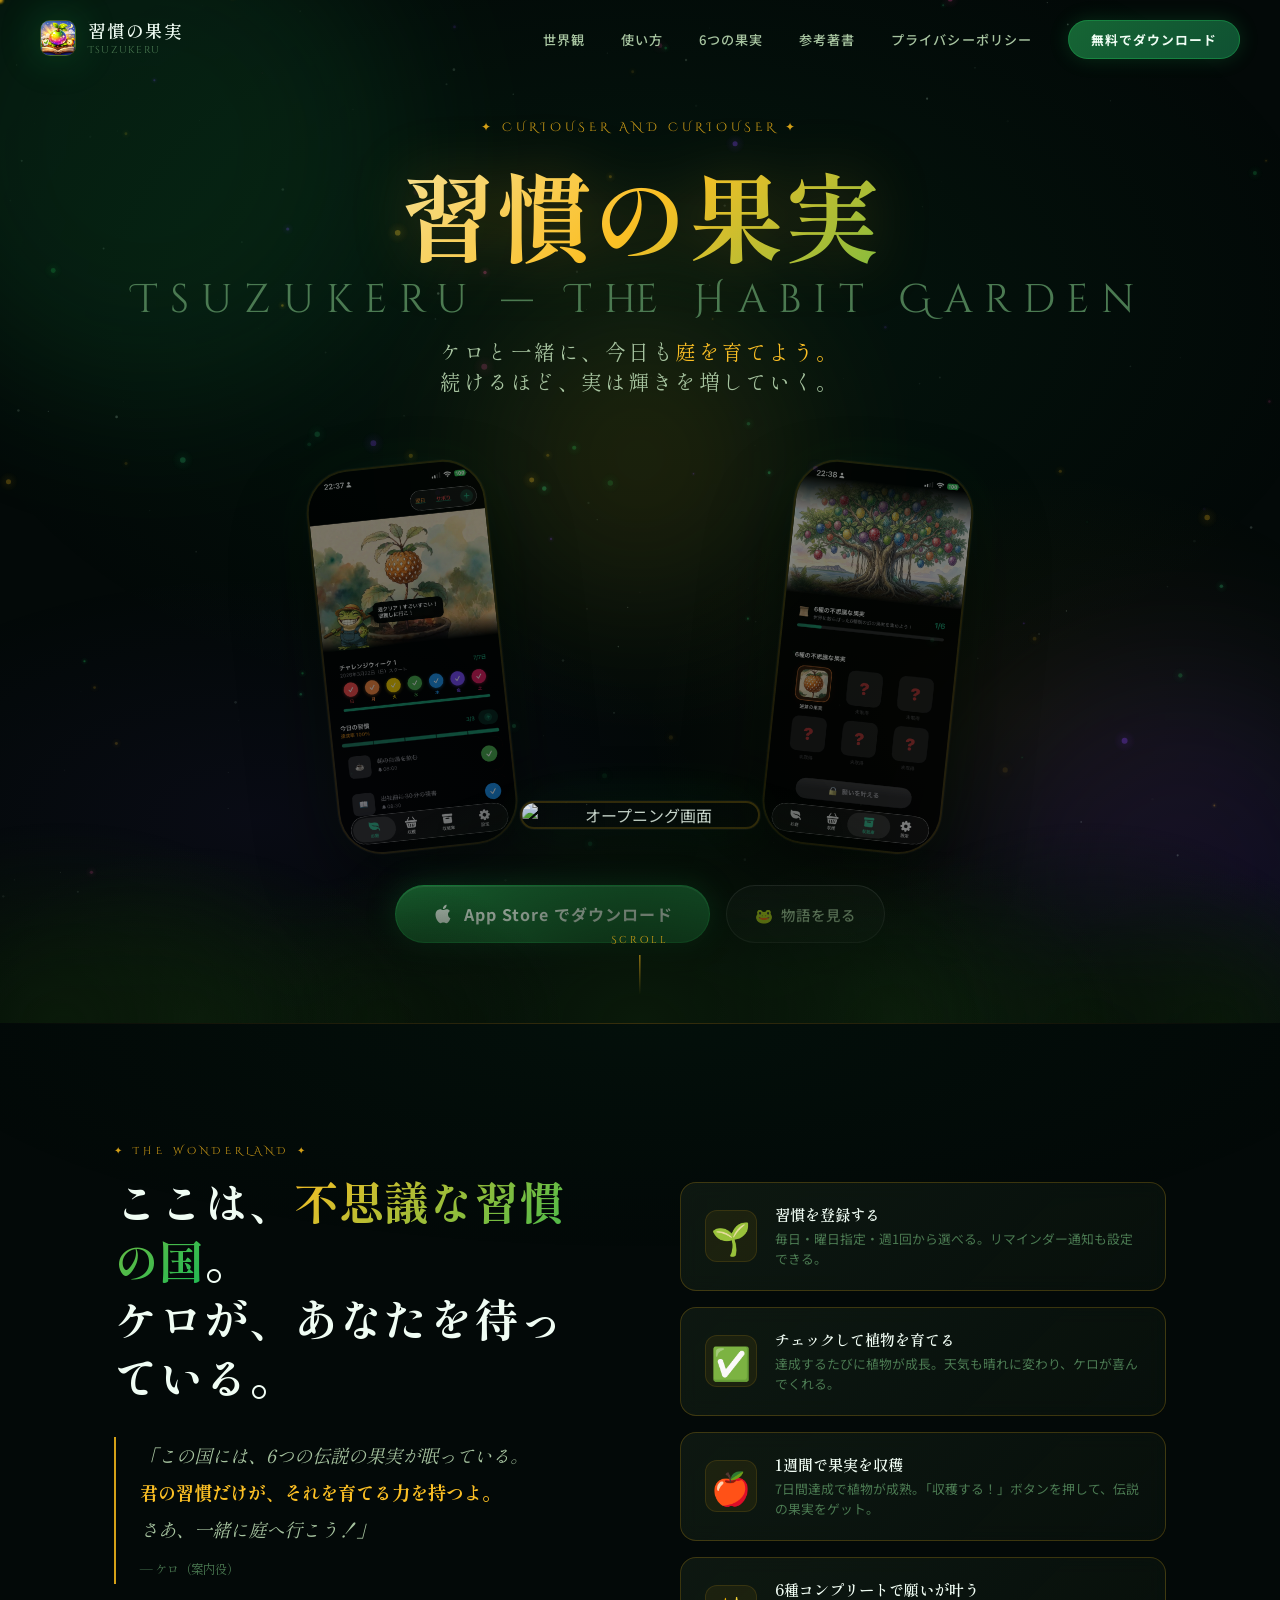
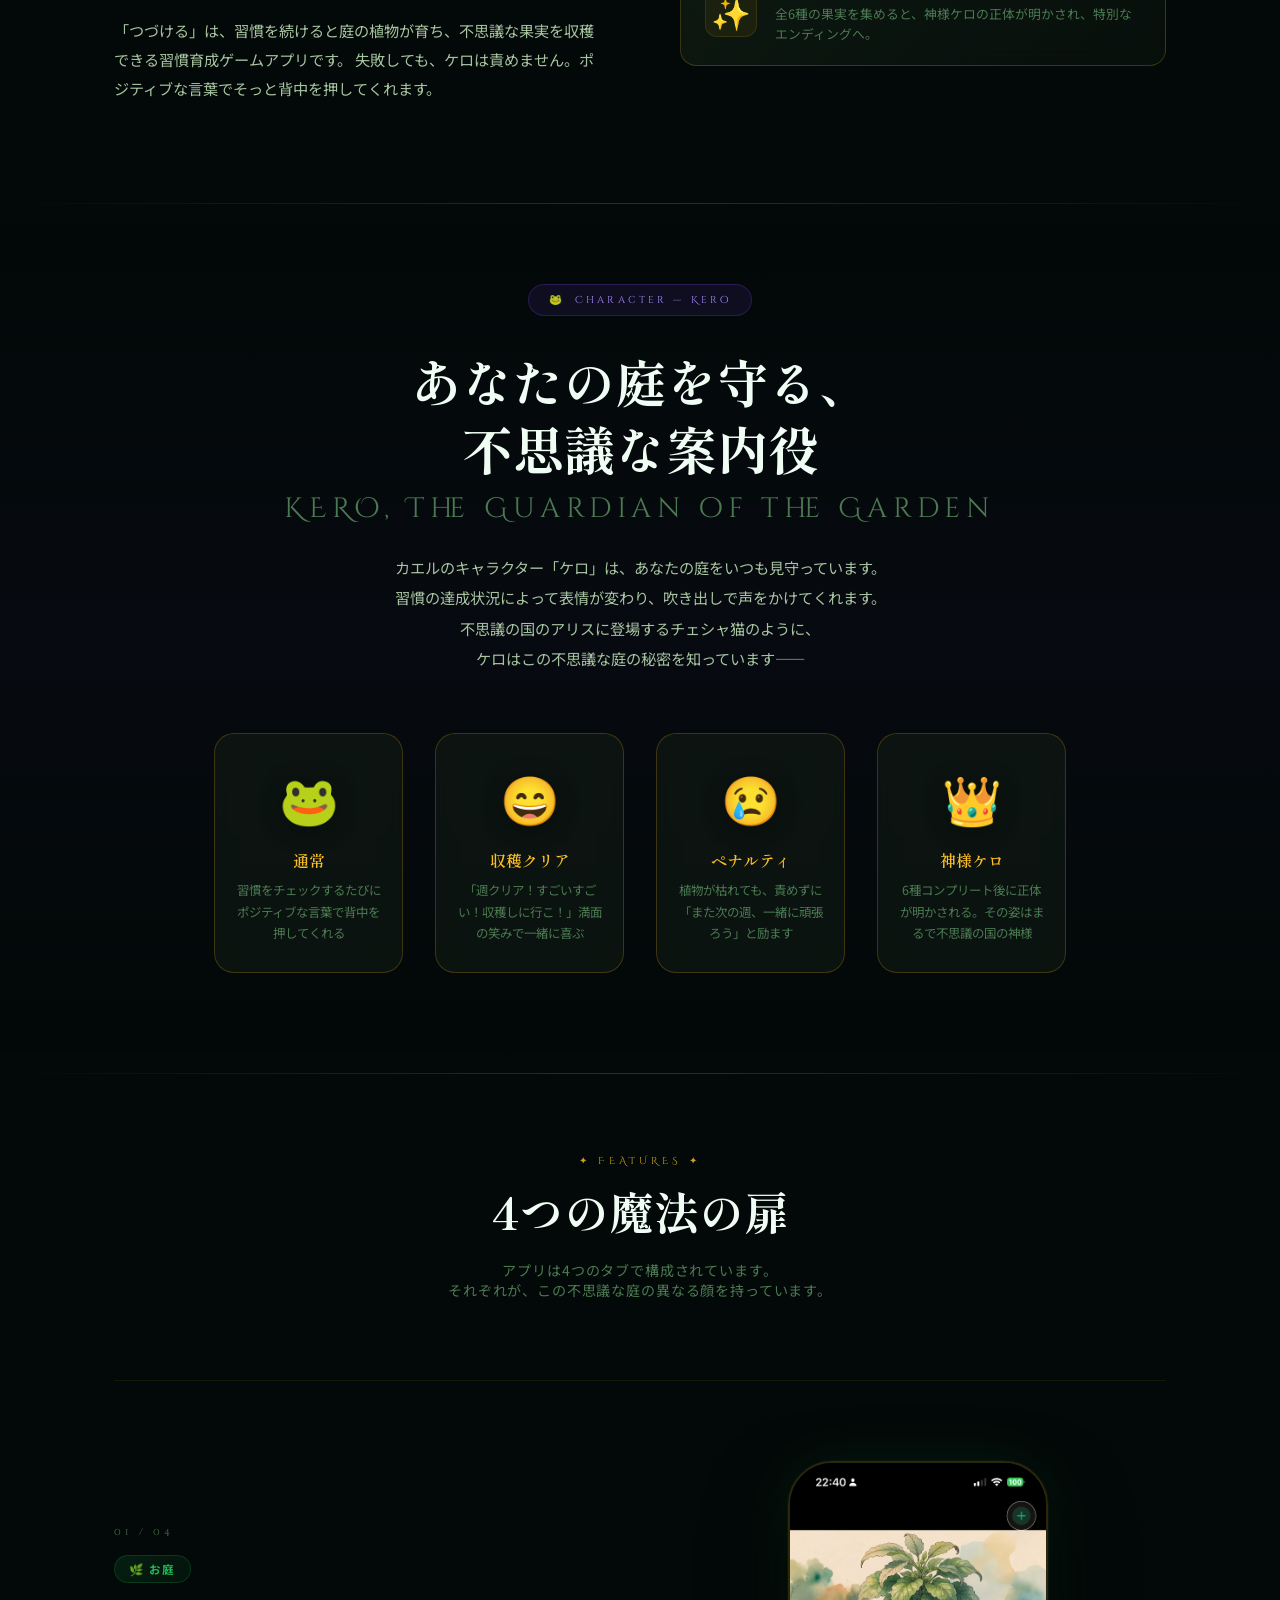
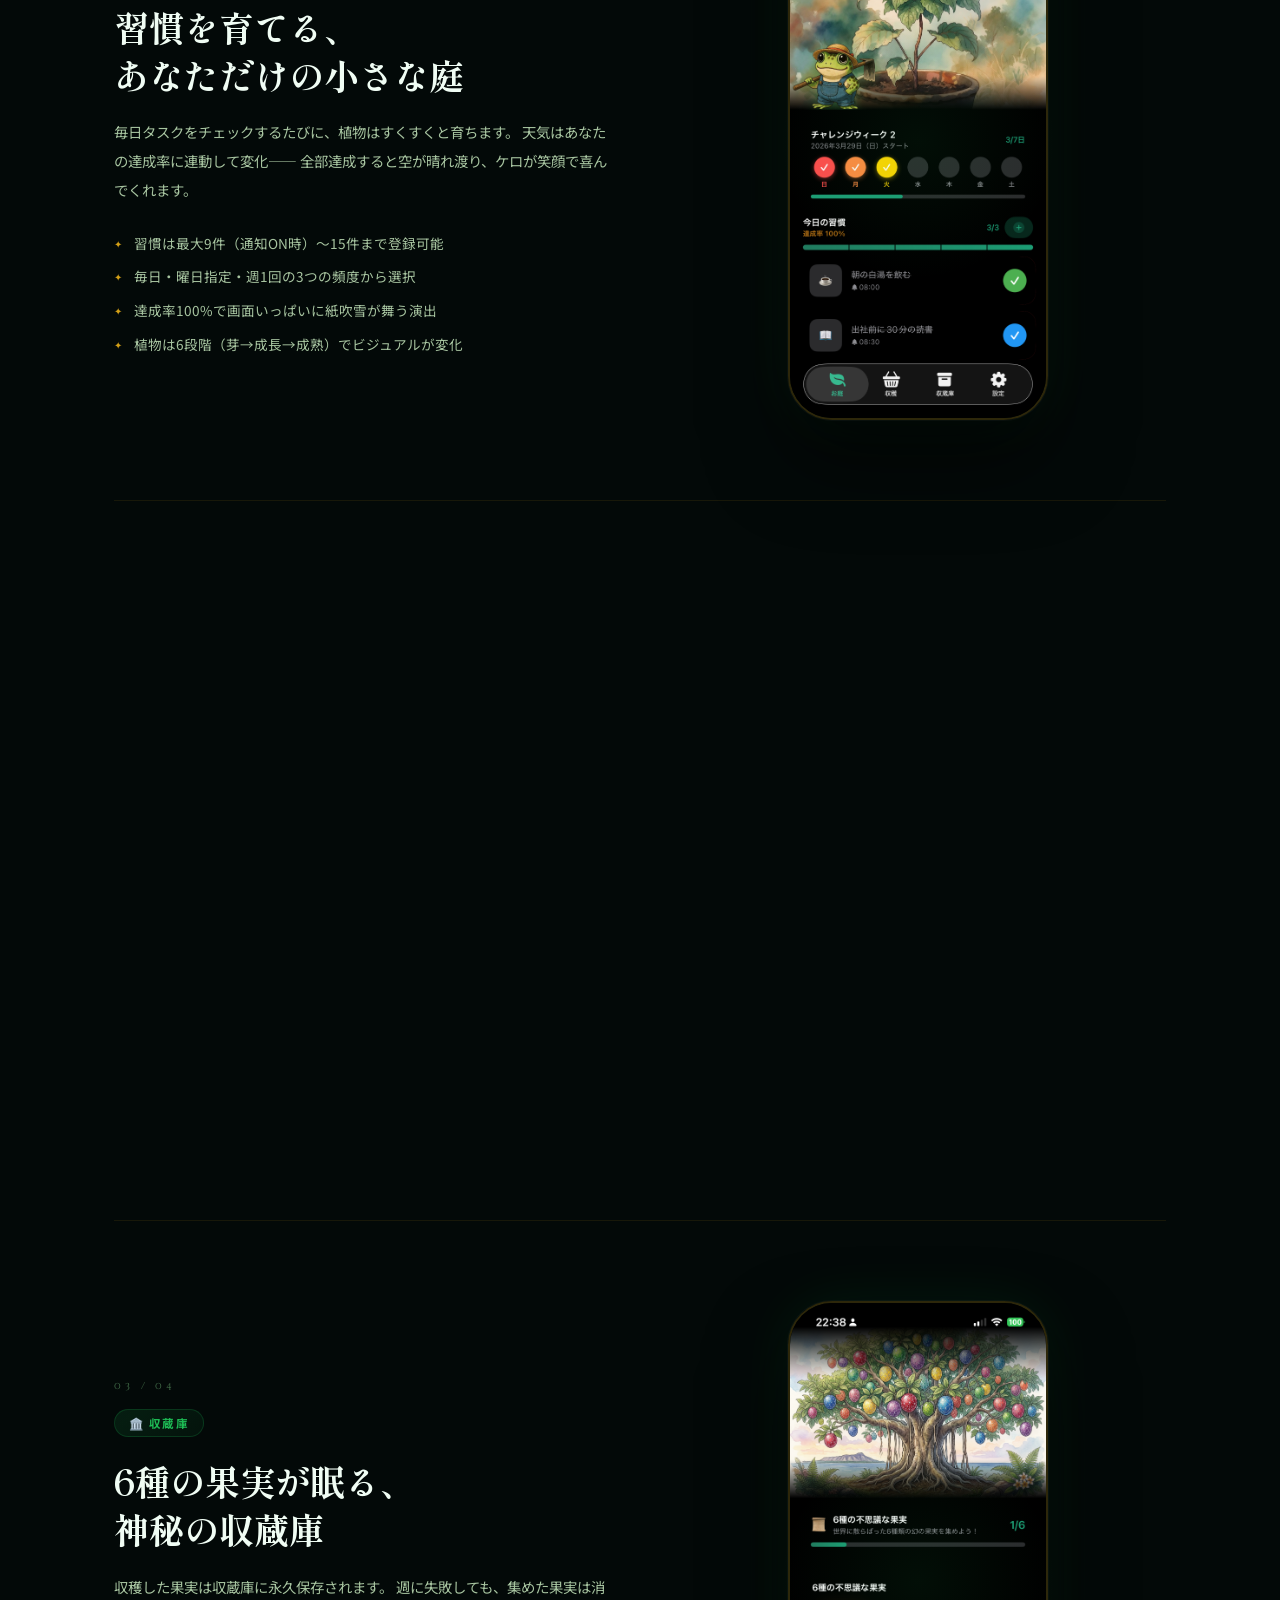
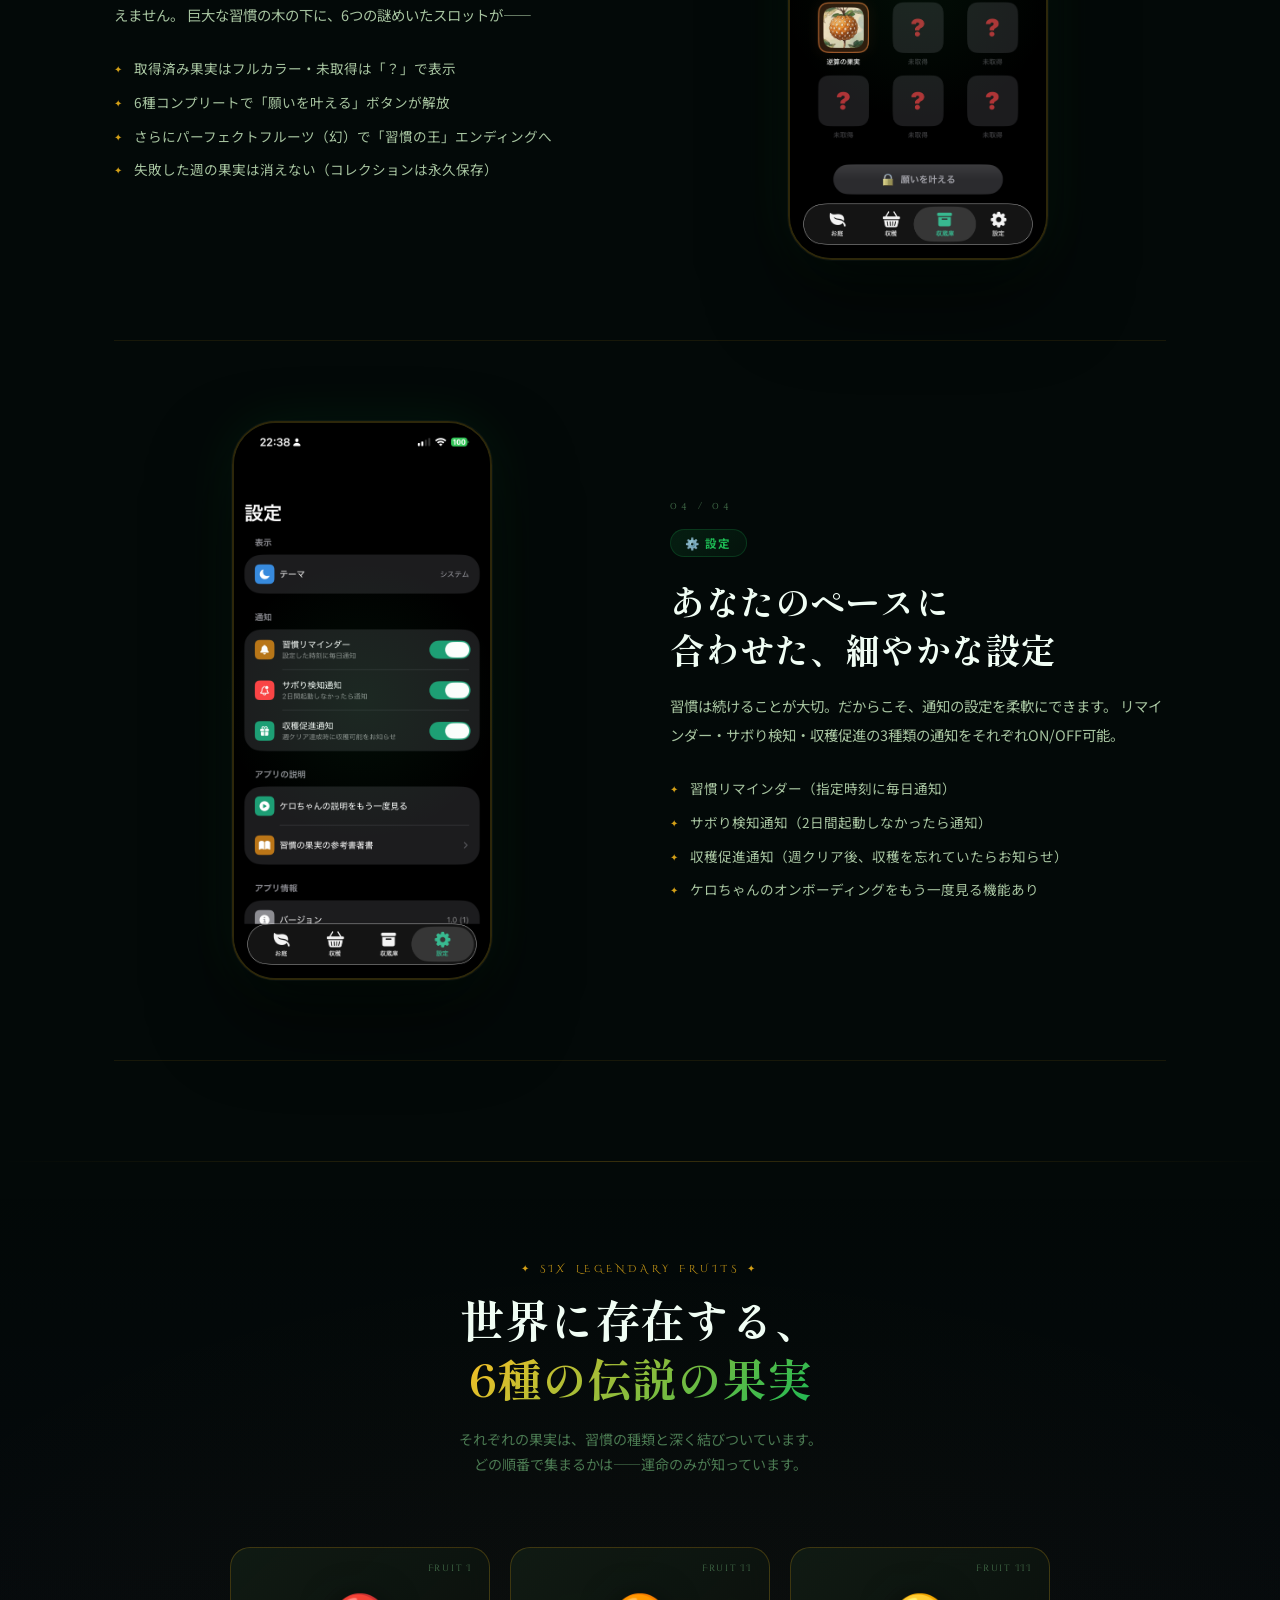
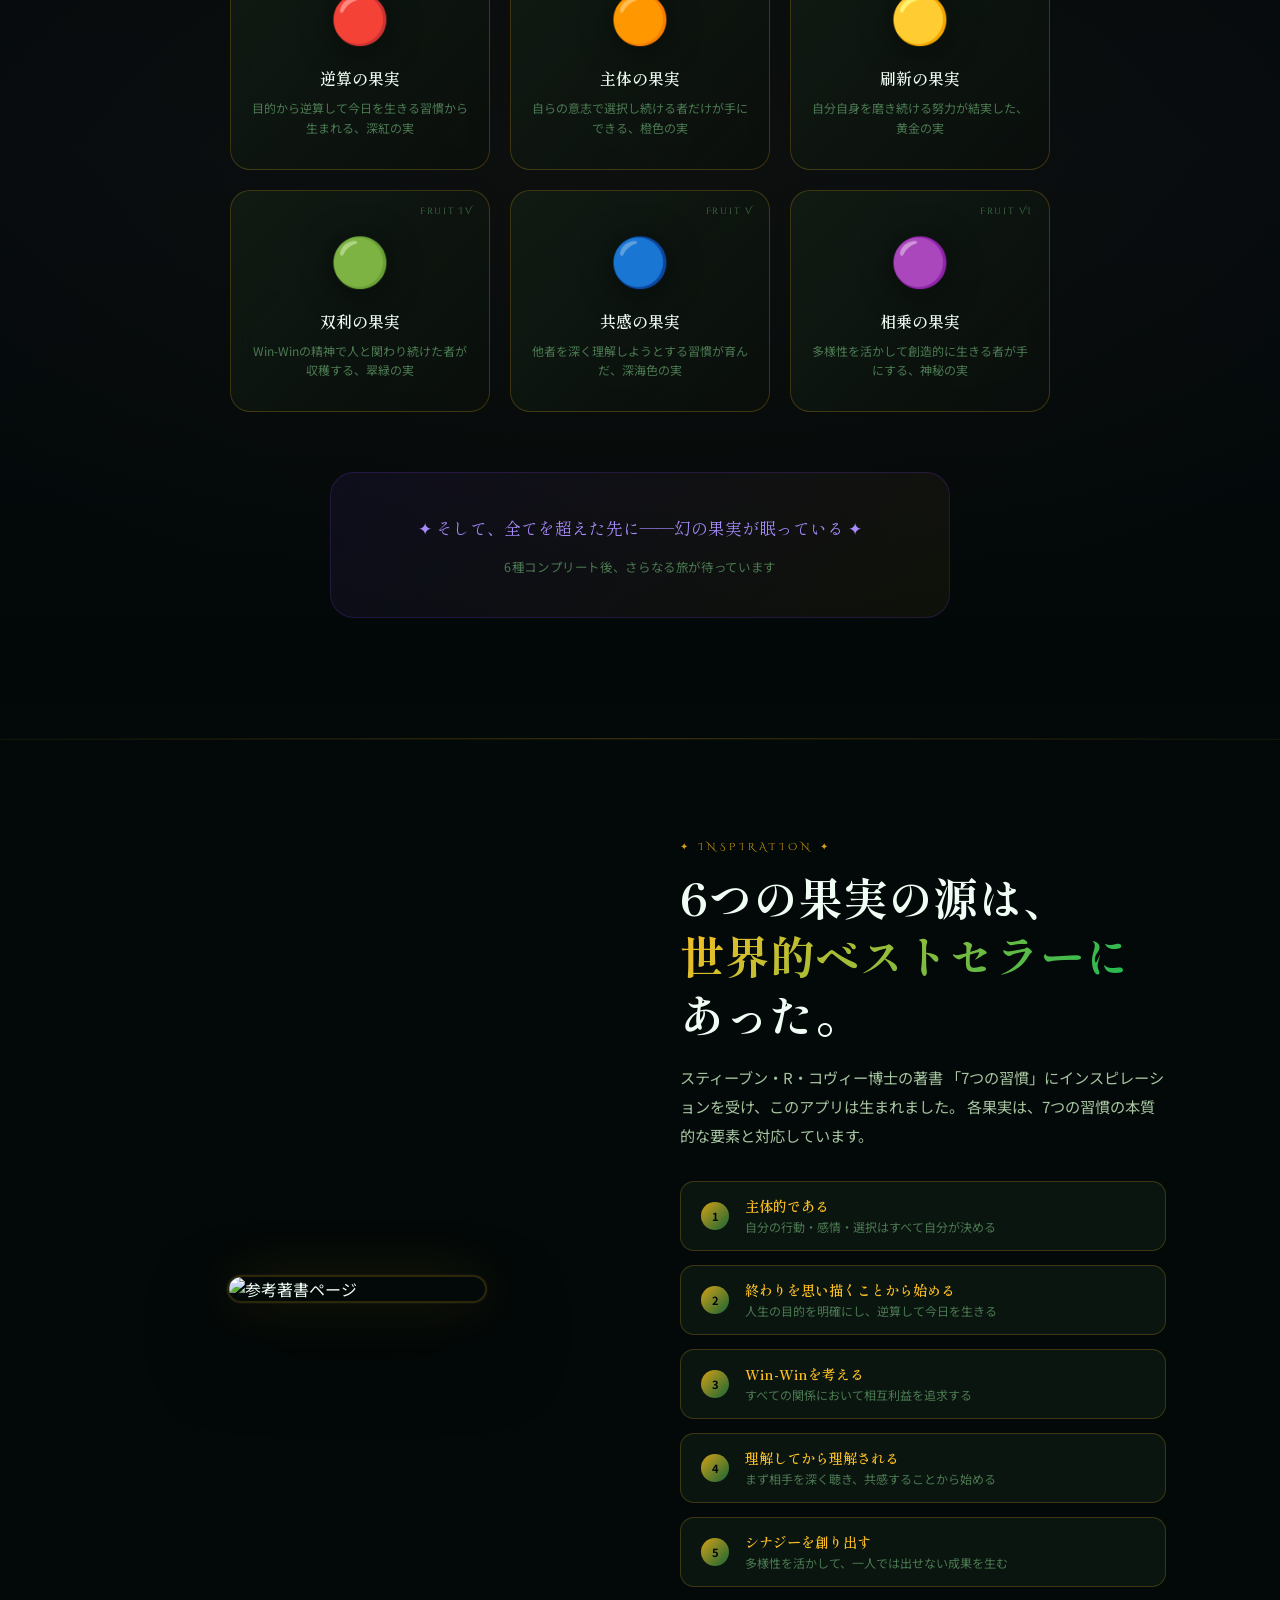
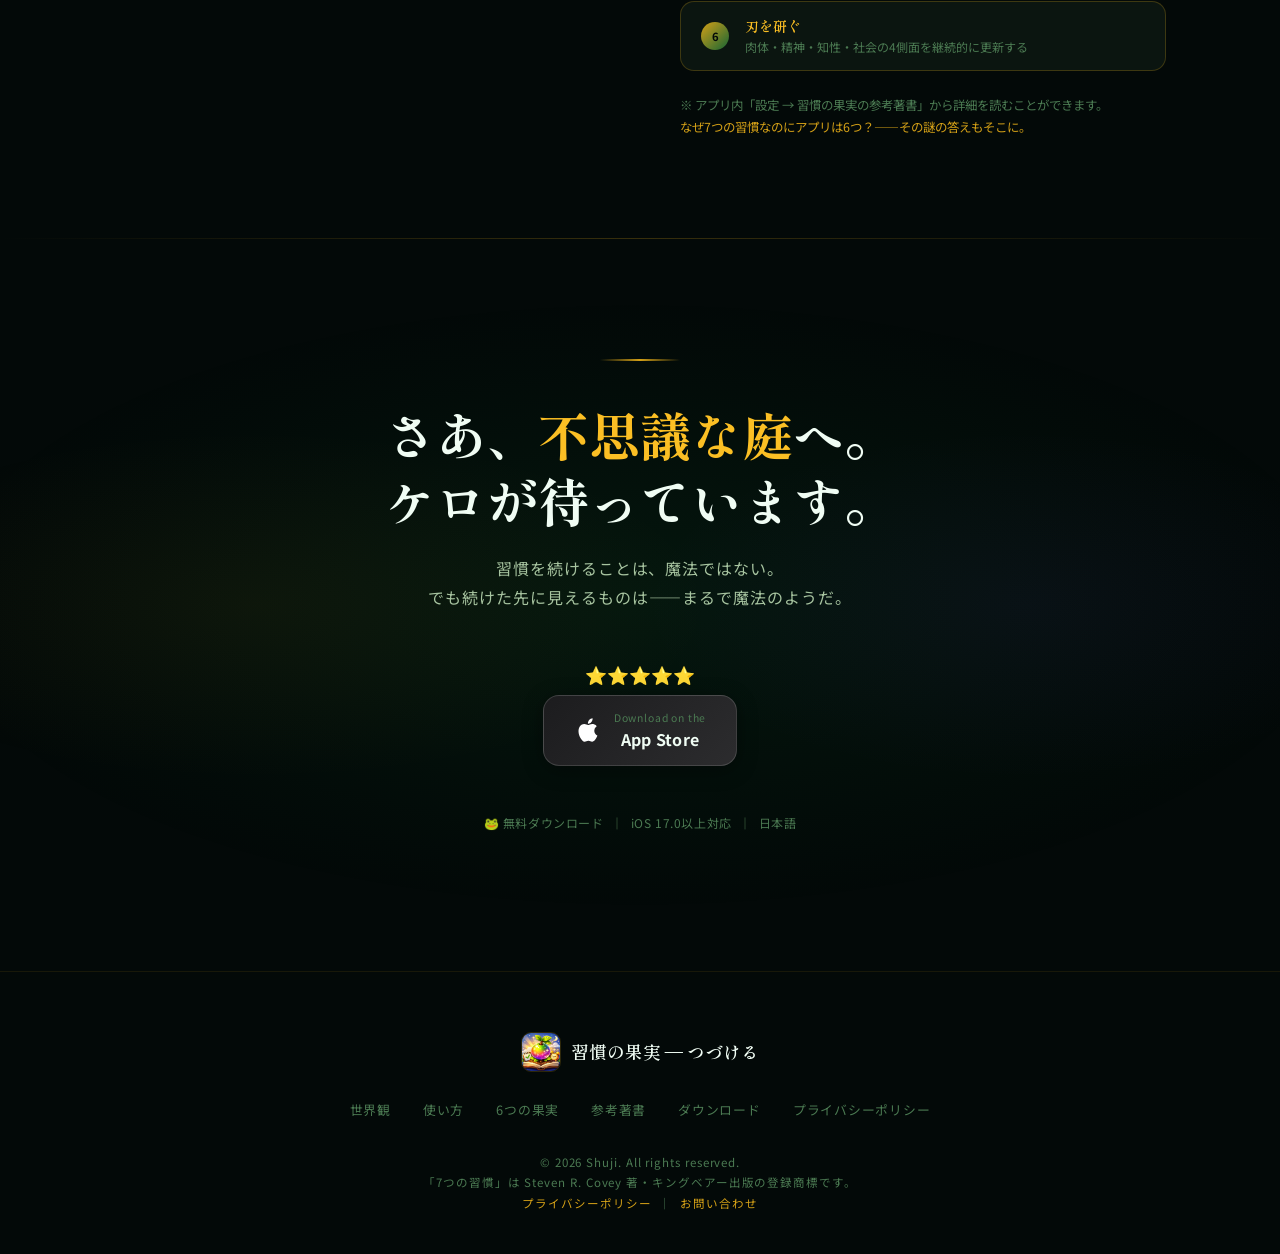
==== commit 621b26cf: "Add files via upload" ====
--- a/index.html
+++ b/index.html
@@ -511,7 +511,7 @@
     </div>
 
     <div class="cta-buttons reveal reveal-delay-3">
-      <a href="#" class="appstore-btn">
+      <a href="https://apps.apple.com/us/app/%E7%BF%92%E6%85%A3%E3%81%AE%E6%9E%9C%E5%AE%9F/id6760979965" class="appstore-btn">
         <svg viewBox="0 0 24 24" fill="white"><path d="M18.71 19.5c-.83 1.24-1.71 2.45-3.05 2.47-1.34.03-1.77-.79-3.29-.79-1.53 0-2 .77-3.27.82-1.31.05-2.3-1.32-3.14-2.53C4.25 17 2.94 12.45 4.7 9.39c.87-1.52 2.43-2.48 4.12-2.51 1.28-.02 2.5.87 3.29.87.78 0 2.26-1.07 3.8-.91.65.03 2.47.26 3.64 1.98-.09.06-2.17 1.28-2.15 3.81.03 3.02 2.65 4.03 2.68 4.04-.03.07-.42 1.44-1.38 2.83M13 3.5c.73-.83 1.94-1.46 2.94-1.5.13 1.17-.34 2.35-1.04 3.19-.69.85-1.83 1.51-2.95 1.42-.15-1.15.41-2.35 1.05-3.11z"/></svg>
         <div class="appstore-btn-text">
           <small>Download on the</small>
